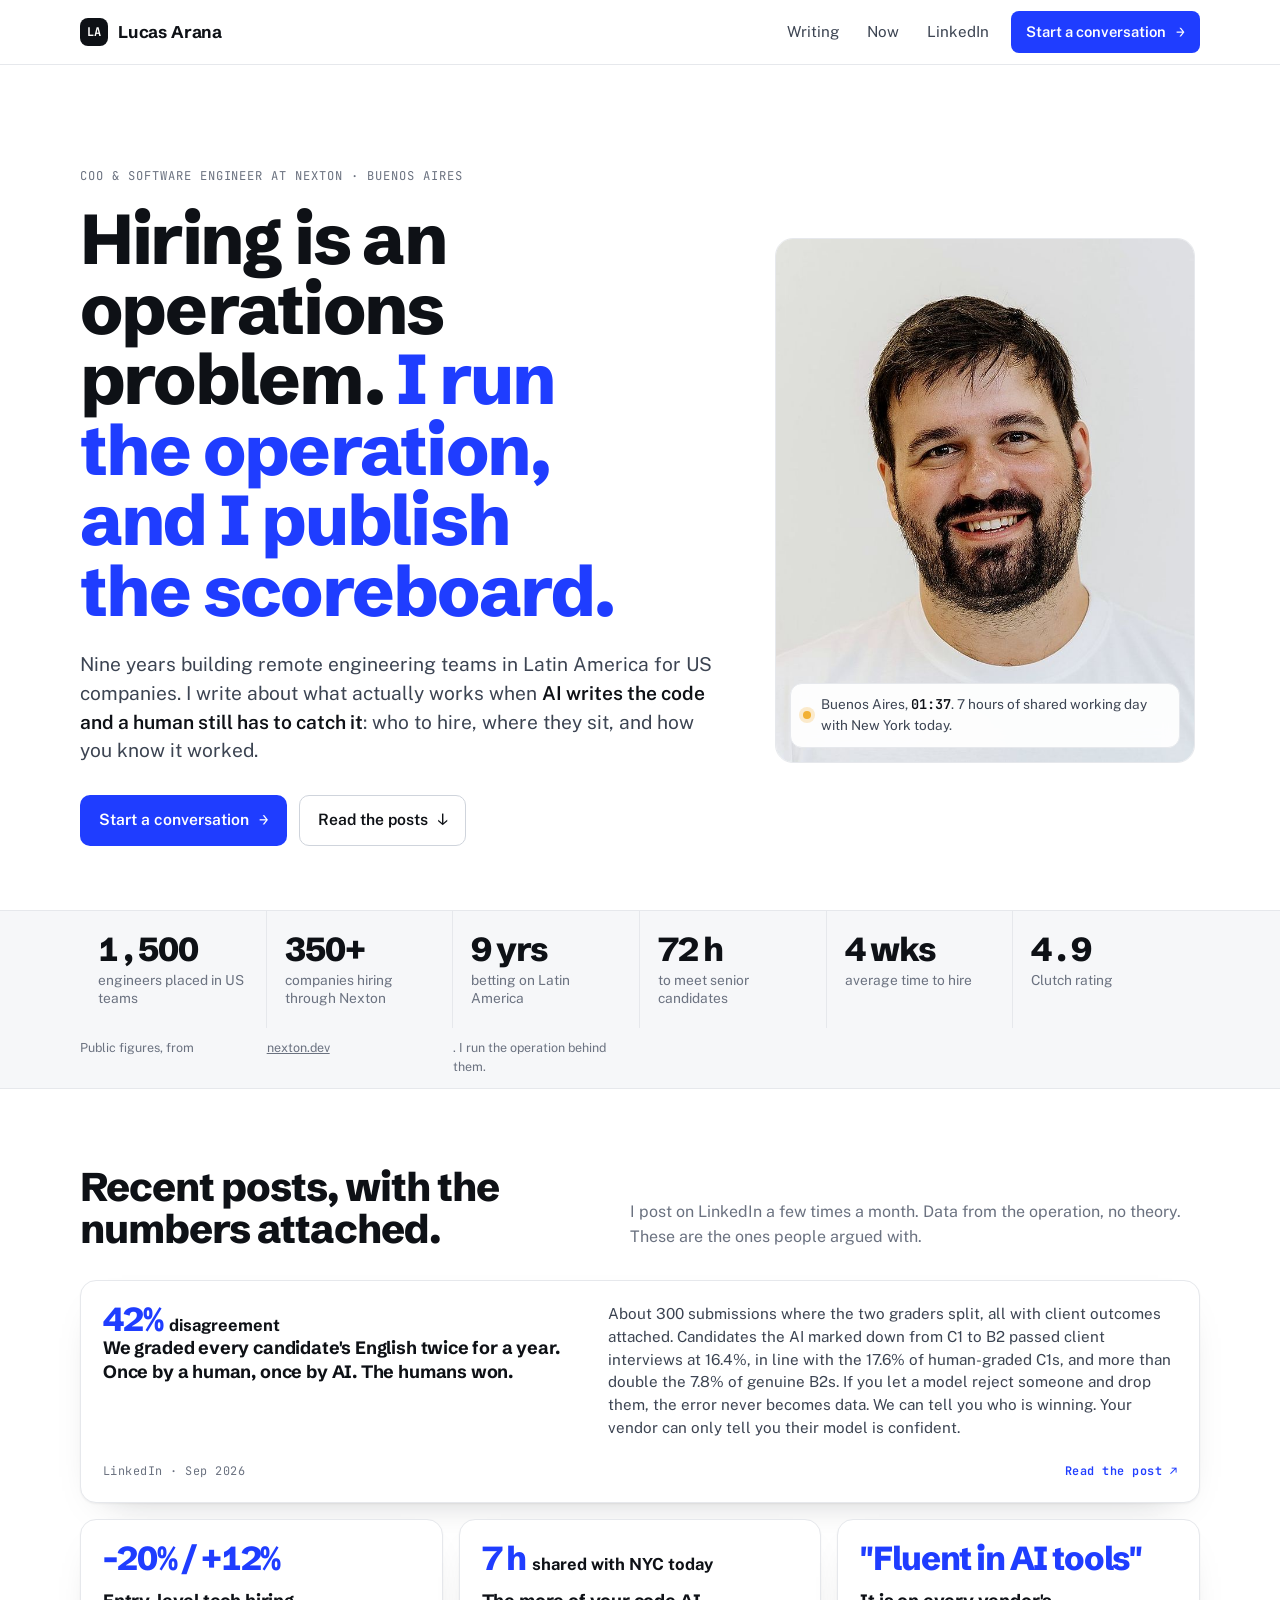
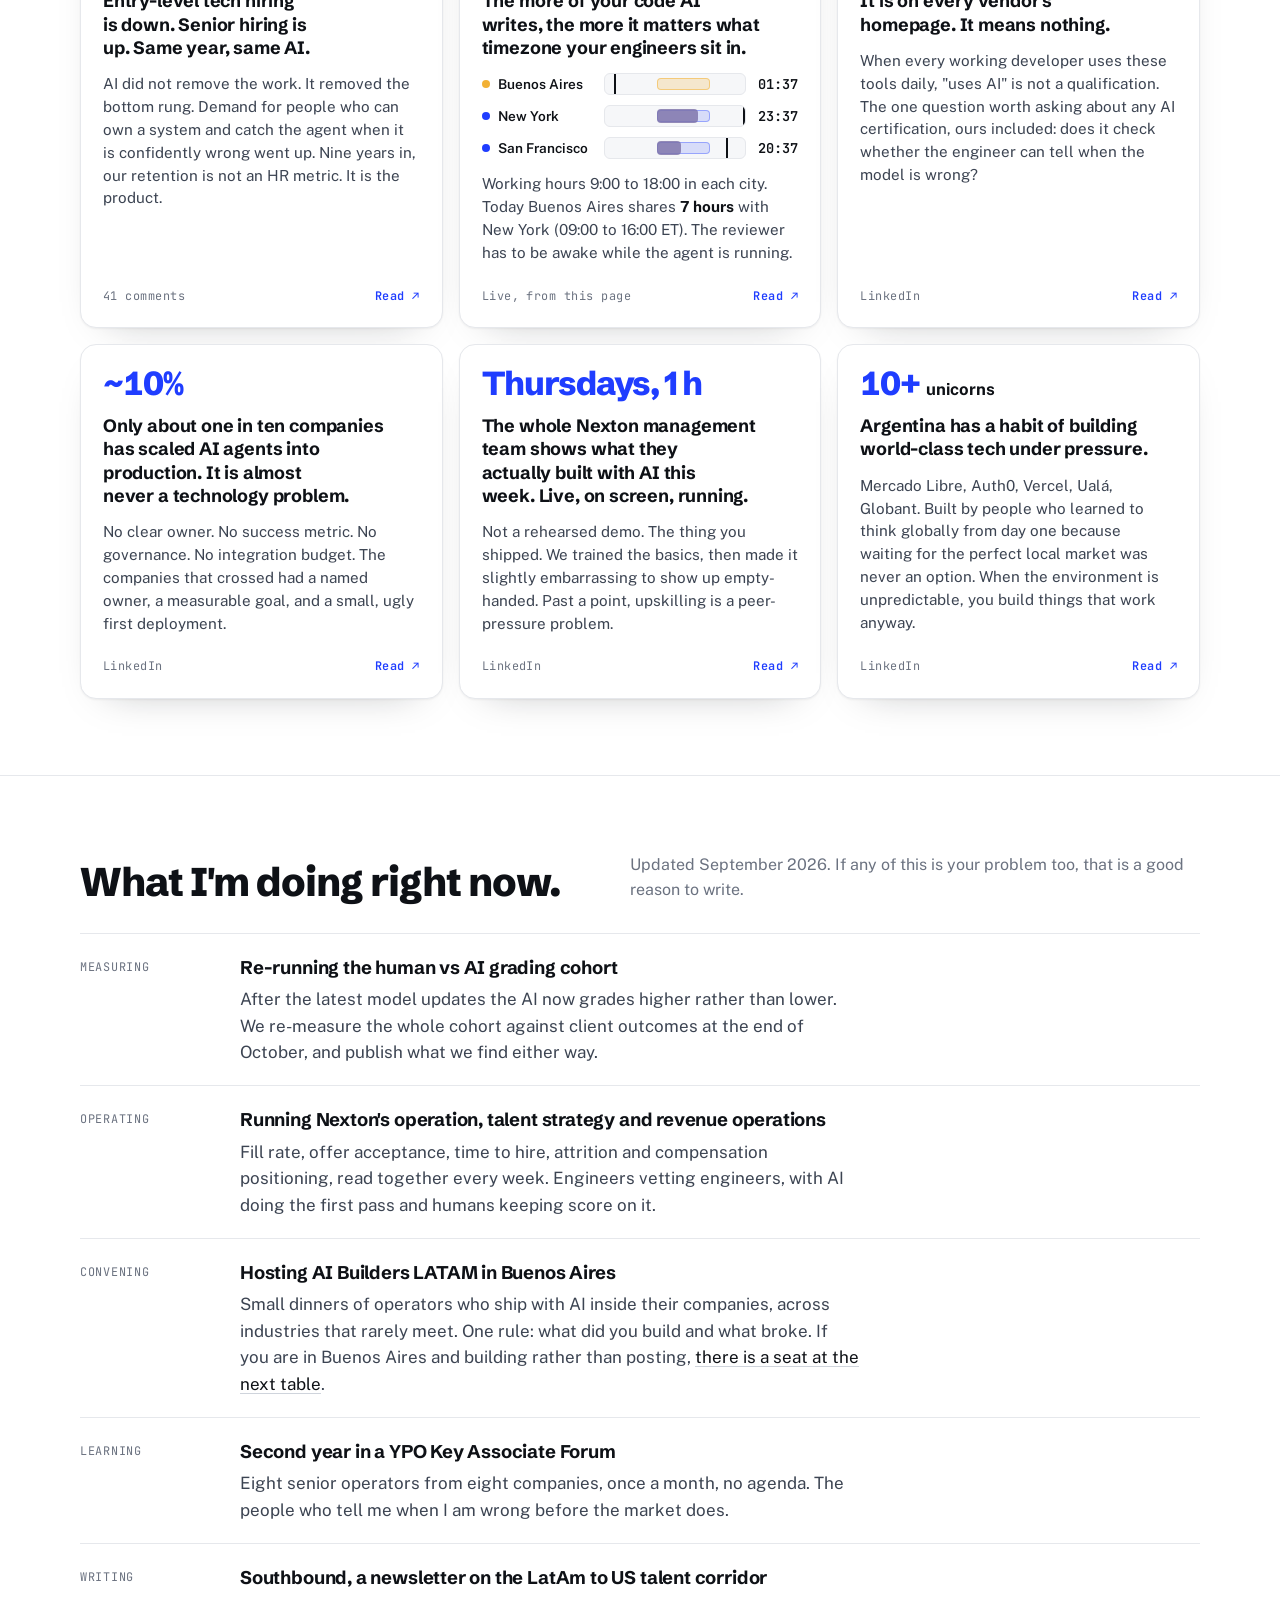
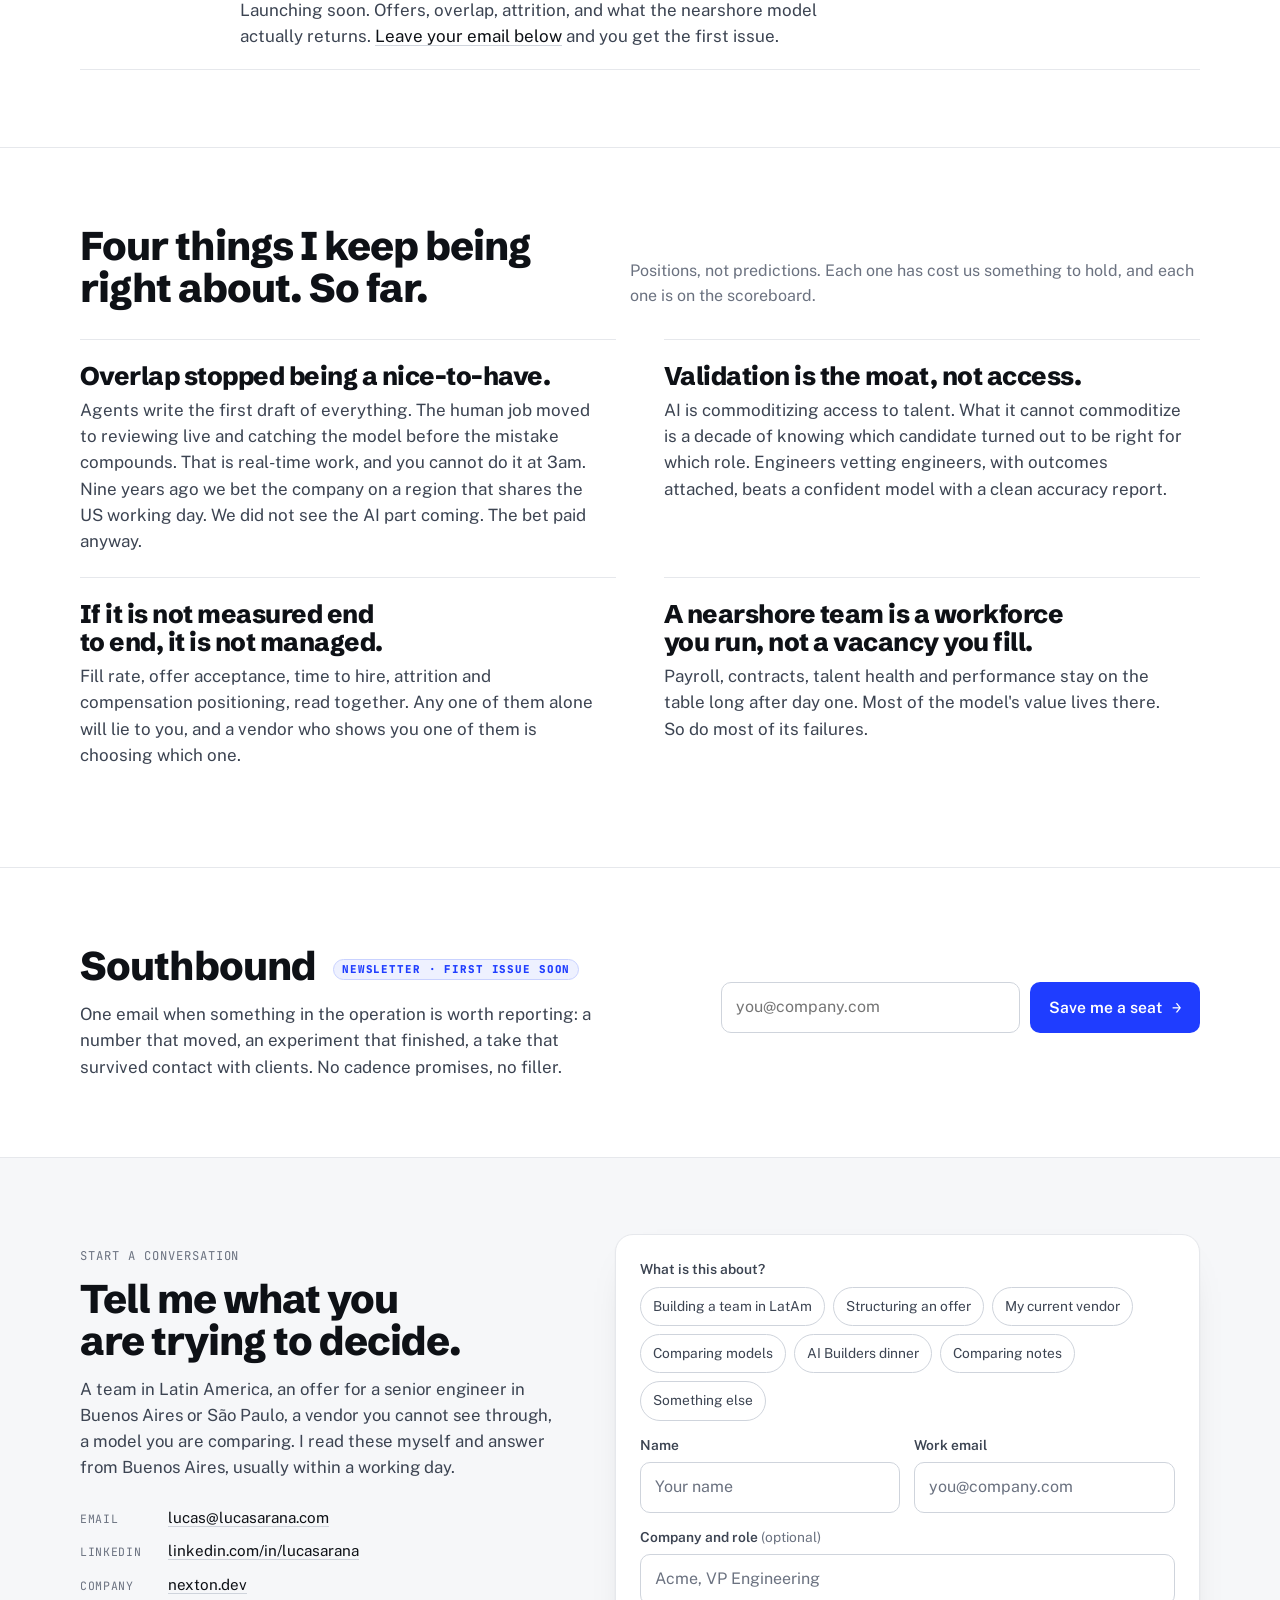
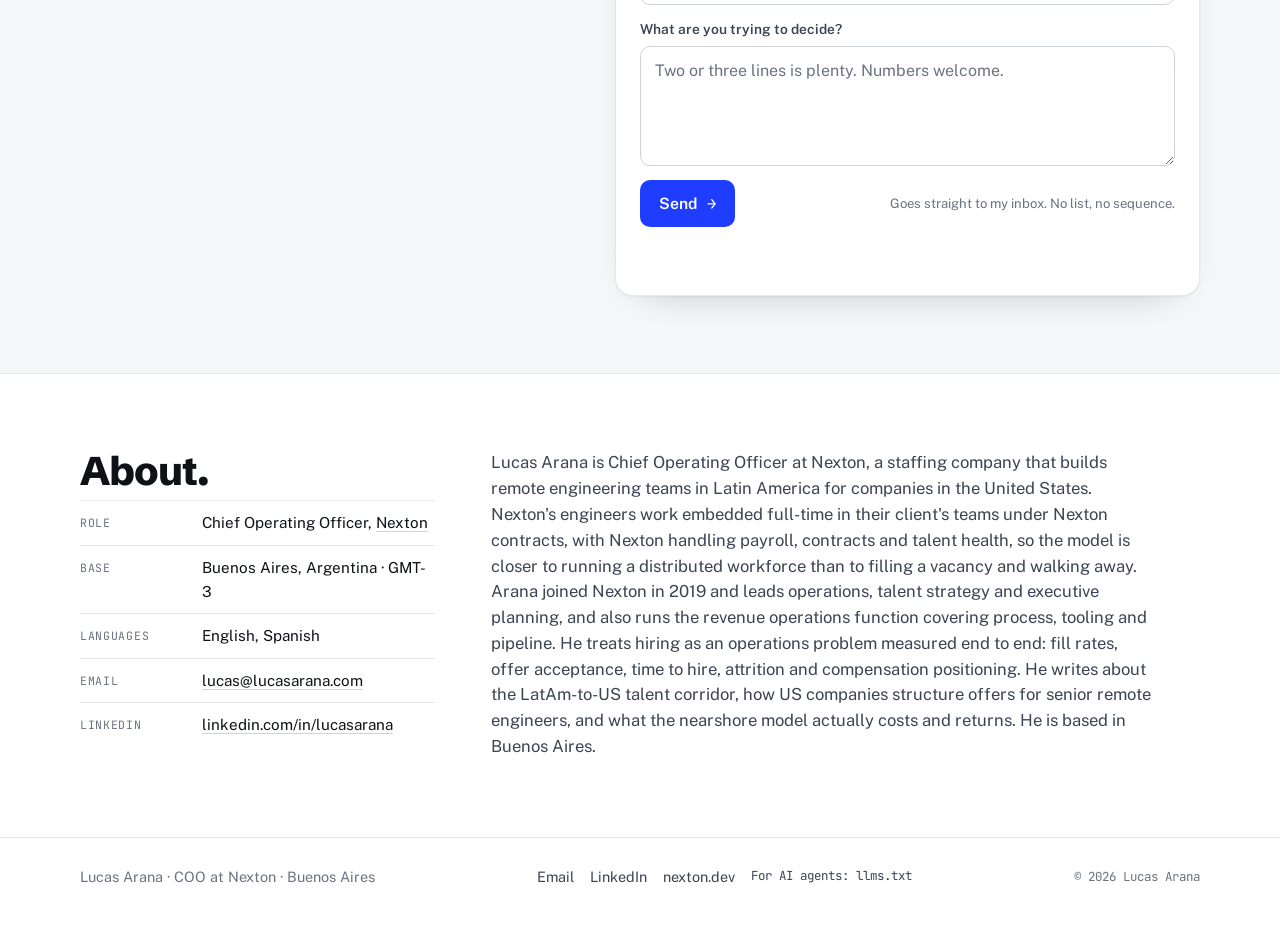
==== writing/index.html @ d99e6331 "Launch Lucas Arana interactive world with English and Spanish" ====
<!doctype html>
<html lang="en">
<head>
<meta charset="utf-8">
<meta name="viewport" content="width=device-width, initial-scale=1, viewport-fit=cover">
<title>Lucas Arana, COO at Nexton</title>
<meta name="description" content="Lucas Arana is COO at Nexton, a nearshore staffing company that builds and runs remote engineering teams in Latin America for US companies. He writes, with numbers, about hiring senior engineers when AI writes the code: timezone overlap, human vs AI screening, offer structure, and what the nearshore model actually returns.">
<meta name="author" content="Lucas Arana">
<meta name="robots" content="index, follow, max-image-preview:large, max-snippet:-1">
<meta name="theme-color" content="#FFFFFF" media="(prefers-color-scheme: light)">
<meta name="theme-color" content="#0E1116" media="(prefers-color-scheme: dark)">
<link rel="canonical" href="https://lucasarana.com/writing/">
<link rel="me" href="https://www.linkedin.com/in/lucasarana/">
<link rel="icon" href="/favicon.svg" type="image/svg+xml">
<link rel="alternate" type="text/plain" title="llms.txt" href="/llms.txt">

<meta property="og:type" content="profile">
<meta property="og:site_name" content="Lucas Arana">
<meta property="og:title" content="Lucas Arana, COO at Nexton">
<meta property="og:description" content="Nine years running the operation that puts senior LatAm engineers inside US teams. Writing about hiring when AI writes the code, with the numbers attached.">
<meta property="og:url" content="https://lucasarana.com/writing/">
<meta property="og:image" content="https://lucasarana.com/og.jpg">
<meta property="og:image:width" content="1200">
<meta property="og:image:height" content="630">
<meta property="og:image:alt" content="Lucas Arana, COO at Nexton. Buenos Aires.">
<meta property="og:locale" content="en_US">
<meta property="profile:first_name" content="Lucas">
<meta property="profile:last_name" content="Arana">
<meta name="twitter:card" content="summary_large_image">
<meta name="twitter:title" content="Lucas Arana, COO at Nexton">
<meta name="twitter:description" content="Nine years running the operation that puts senior LatAm engineers inside US teams. Writing about hiring when AI writes the code, with the numbers attached.">
<meta name="twitter:image" content="https://lucasarana.com/og.jpg">

<link rel="preconnect" href="https://fonts.googleapis.com">
<link rel="preconnect" href="https://fonts.gstatic.com" crossorigin>
<link rel="stylesheet" href="https://fonts.googleapis.com/css2?family=Schibsted+Grotesk:wght@500;700;800&family=Public+Sans:wght@400;500;600&family=JetBrains+Mono:wght@400;500;600&display=swap">

<script type="application/ld+json">
{
  "@context": "https://schema.org",
  "@graph": [
    {
      "@type": "Person",
      "@id": "https://lucasarana.com/#person",
      "name": "Lucas Arana",
      "givenName": "Lucas",
      "familyName": "Arana",
      "jobTitle": "Chief Operating Officer",
      "worksFor": {
        "@type": "Organization",
        "name": "Nexton",
        "url": "https://nexton.dev",
        "description": "A nearshore staffing company that builds and runs remote engineering teams in Latin America for companies in the United States. Engineers vetted by engineers."
      },
      "url": "https://lucasarana.com/",
      "image": "https://lucasarana.com/lucas.jpg",
      "email": "mailto:lucas@lucasarana.com",
      "address": { "@type": "PostalAddress", "addressLocality": "Buenos Aires", "addressCountry": "AR" },
      "sameAs": [ "https://www.linkedin.com/in/lucasarana/" ],
      "knowsLanguage": [ "en", "es" ],
      "knowsAbout": [
        "Nearshore staffing",
        "Remote engineering teams in Latin America",
        "Technical hiring operations",
        "AI-assisted candidate screening",
        "Timezone overlap for distributed engineering teams",
        "Compensation positioning for remote engineers",
        "Revenue operations",
        "AI agents in business operations"
      ],
      "description": "Lucas Arana is Chief Operating Officer at Nexton, a staffing company that builds remote engineering teams in Latin America for companies in the United States. Nexton's engineers work embedded full-time in their client's teams under Nexton contracts, with Nexton handling payroll, contracts and talent health, so the model is closer to running a distributed workforce than to filling a vacancy and walking away. Arana joined Nexton in 2019 and leads operations, talent strategy and executive planning, and also runs the revenue operations function covering process, tooling and pipeline. He treats hiring as an operations problem measured end to end: fill rates, offer acceptance, time to hire, attrition and compensation positioning. He writes about the LatAm-to-US talent corridor, how US companies structure offers for senior remote engineers, and what the nearshore model actually costs and returns. He is based in Buenos Aires."
    },
    {
      "@type": "WebSite",
      "@id": "https://lucasarana.com/#website",
      "url": "https://lucasarana.com/",
      "name": "Lucas Arana",
      "inLanguage": "en",
      "publisher": { "@id": "https://lucasarana.com/#person" }
    },
    {
      "@type": "ProfilePage",
      "@id": "https://lucasarana.com/#profilepage",
      "url": "https://lucasarana.com/",
      "name": "Lucas Arana, COO at Nexton",
      "mainEntity": { "@id": "https://lucasarana.com/#person" },
      "isPartOf": { "@id": "https://lucasarana.com/#website" },
      "dateModified": "2026-09-17"
    }
  ]
}
</script>

<style>
  :root{
    --paper:#FFFFFF; --paper-2:#F6F7F9; --ink:#0E1116; --ink-2:#3C4452; --muted:#6B7280;
    --line:#E6E8EC; --line-2:#CFD4DC;
    --accent:#1F3DFF; --accent-hover:#1631D6; --accent-ink:#FFFFFF; --tint:#EEF1FF; --tint-line:#C9D2FF;
    --sun:#F2B135;
    --shadow:0 1px 2px rgba(14,17,22,.05), 0 16px 40px -28px rgba(14,17,22,.35);
    color-scheme:light;
  }
  @media (prefers-color-scheme: dark){
    :root:not([data-theme="light"]){
      --paper:#0E1116; --paper-2:#141922; --ink:#F4F6F8; --ink-2:#C3CAD4; --muted:#8A94A3;
      --line:#222834; --line-2:#2F3745;
      --accent:#7C8FFF; --accent-hover:#96A5FF; --accent-ink:#0E1116; --tint:#161D36; --tint-line:#2A3568;
      --sun:#F2B135;
      --shadow:0 1px 0 rgba(255,255,255,.03) inset, 0 16px 40px -28px rgba(0,0,0,.9);
      color-scheme:dark;
    }
  }
  :root[data-theme="dark"]{
    --paper:#0E1116; --paper-2:#141922; --ink:#F4F6F8; --ink-2:#C3CAD4; --muted:#8A94A3;
    --line:#222834; --line-2:#2F3745;
    --accent:#7C8FFF; --accent-hover:#96A5FF; --accent-ink:#0E1116; --tint:#161D36; --tint-line:#2A3568;
    --sun:#F2B135;
    --shadow:0 1px 0 rgba(255,255,255,.03) inset, 0 16px 40px -28px rgba(0,0,0,.9);
    color-scheme:dark;
  }

  *{box-sizing:border-box}
  html{scroll-behavior:smooth; scroll-padding-top:80px}
  @media (prefers-reduced-motion: reduce){ html{scroll-behavior:auto} *{transition:none !important; animation:none !important} }
  body{
    margin:0; background:var(--paper); color:var(--ink);
    font-family:'Public Sans', ui-sans-serif, system-ui, -apple-system, 'Segoe UI', Roboto, sans-serif;
    font-size:17px; line-height:1.55; -webkit-font-smoothing:antialiased;
  }
  a{color:inherit}
  a:focus-visible, button:focus-visible, input:focus-visible, textarea:focus-visible, select:focus-visible{outline:2px solid var(--accent); outline-offset:3px; border-radius:4px}
  .wrap{width:min(1120px, 100% - 40px); margin-inline:auto}
  @media (max-width:520px){ .wrap{width:min(1120px, 100% - 32px)} }
  .display{font-family:'Schibsted Grotesk', 'Public Sans', system-ui, sans-serif; letter-spacing:-0.025em}
  .mono{font-family:'JetBrains Mono', ui-monospace, SFMono-Regular, Menlo, Consolas, monospace}
  .eyebrow{font-family:'JetBrains Mono', ui-monospace, monospace; font-size:.76rem; letter-spacing:.08em; text-transform:uppercase; color:var(--muted)}
  .num{font-family:'JetBrains Mono', ui-monospace, monospace; font-variant-numeric:tabular-nums}

  /* Nav */
  .top{position:sticky; top:env(safe-area-inset-top, 0px); z-index:20; background:color-mix(in srgb, var(--paper) 88%, transparent); backdrop-filter:blur(10px); -webkit-backdrop-filter:blur(10px); border-bottom:1px solid var(--line)}
  .top .wrap{display:flex; align-items:center; justify-content:space-between; gap:16px; height:64px}
  .brand{display:flex; align-items:center; gap:10px; text-decoration:none; font-weight:700; font-family:'Schibsted Grotesk', sans-serif; letter-spacing:-.01em}
  .brand .mark{width:28px; height:28px; border-radius:8px; background:var(--ink); color:var(--paper); display:grid; place-items:center; font:700 12px/1 'JetBrains Mono', monospace}
  .nav{display:flex; align-items:center; gap:4px}
  .nav a{font-size:.95rem; color:var(--ink-2); text-decoration:none; padding:8px 12px; border-radius:8px}
  .nav a:hover{color:var(--ink); background:var(--paper-2)}
  .btn{display:inline-flex; align-items:center; gap:10px; text-decoration:none; font-weight:600; font-size:.98rem; padding:12px 18px; border-radius:10px; border:1px solid var(--line-2); color:var(--ink); background:var(--paper); cursor:pointer; font-family:inherit; transition:transform .15s ease, border-color .15s ease, background .15s ease}
  .btn:hover{transform:translateY(-1px); border-color:var(--ink)}
  .btn.primary{background:var(--accent); color:var(--accent-ink); border-color:transparent}
  .btn.primary:hover{background:var(--accent-hover)}
  .btn .arrow{font-family:'JetBrains Mono', monospace}
  .nav .btn{padding:9px 14px; font-size:.92rem; margin-left:6px}
  @media (max-width:720px){ .nav .hide-sm{display:none} }

  /* Hero */
  .hero{padding-block:clamp(48px, 7vw, 96px) clamp(36px, 5vw, 64px)}
  .hero .grid{display:grid; grid-template-columns:1fr; gap:36px; align-items:center}
  @media (min-width:900px){ .hero .grid{grid-template-columns:minmax(0, 1.25fr) minmax(0, .85fr); gap:56px} }
  h1{margin:18px 0 0; font-weight:800; font-size:clamp(2.4rem, 5.6vw, 4.4rem); line-height:1.0; max-width:18ch; text-wrap:balance}
  h1 .acc{color:var(--accent)}
  .lede{font-size:clamp(1.08rem, 1.5vw, 1.28rem); line-height:1.5; color:var(--ink-2); max-width:56ch; margin:24px 0 0}
  .lede strong{color:var(--ink); font-weight:600}
  .cta{display:flex; gap:12px; flex-wrap:wrap; margin-top:30px}
  .photo{position:relative; border-radius:18px; overflow:hidden; background:var(--paper-2); border:1px solid var(--line); aspect-ratio:4/5; max-width:420px; margin-inline:auto; width:100%}
  .photo img{width:100%; height:100%; object-fit:cover; display:block}
  .photo .badge{position:absolute; left:14px; right:14px; bottom:14px; background:color-mix(in srgb, var(--paper) 92%, transparent); border:1px solid var(--line); border-radius:12px; padding:10px 12px; display:flex; align-items:center; gap:10px; font-size:.85rem; color:var(--ink-2); backdrop-filter:blur(8px)}
  .photo .badge .dot{width:8px; height:8px; border-radius:50%; background:var(--sun); box-shadow:0 0 0 4px color-mix(in srgb, var(--sun) 25%, transparent); flex-shrink:0}
  .photo .badge b{color:var(--ink); font-weight:600}
  .photo.nophoto{aspect-ratio:auto; border:0; background:transparent}
  .photo.nophoto img{display:none}
  .photo.nophoto .badge{position:static; margin-top:0}
  @media (min-width:900px){ .hero .grid:has(.nophoto){grid-template-columns:1fr} .hero .grid:has(.nophoto) .photo{max-width:none; margin:0} .hero .grid:has(.nophoto) .badge{display:inline-flex; width:auto} }

  /* Proof strip */
  .proof{border-top:1px solid var(--line); border-bottom:1px solid var(--line); background:var(--paper-2)}
  .proof .wrap{display:grid; grid-template-columns:repeat(6, minmax(0,1fr)); gap:0}
  @media (max-width:980px){ .proof .wrap{grid-template-columns:repeat(3, minmax(0,1fr))} }
  @media (max-width:560px){ .proof .wrap{grid-template-columns:repeat(2, minmax(0,1fr))} }
  .stat{padding:22px 18px 20px; border-right:1px solid var(--line)}
  .stat:last-child{border-right:0}
  @media (max-width:980px){ .stat:nth-child(3n){border-right:0} .stat{border-bottom:1px solid var(--line)} .stat:nth-last-child(-n+3){border-bottom:0} }
  @media (max-width:560px){ .stat:nth-child(3n){border-right:1px solid var(--line)} .stat:nth-child(2n){border-right:0} .stat:nth-last-child(-n+3){border-bottom:1px solid var(--line)} .stat:nth-last-child(-n+2){border-bottom:0} }
  .stat .v{font-family:'Schibsted Grotesk', sans-serif; font-weight:800; font-size:clamp(1.6rem, 2.6vw, 2.2rem); letter-spacing:-.03em; line-height:1}
  .stat .k{margin-top:6px; font-size:.86rem; color:var(--muted); line-height:1.3}
  .proof-src{font-size:.78rem; color:var(--muted); padding:10px 0 12px}
  .proof-src a{color:var(--muted)}

  /* Sections */
  section{padding-block:clamp(48px, 6vw, 88px)}
  section + section{border-top:1px solid var(--line)}
  .sec-head{display:grid; grid-template-columns:1fr; gap:10px; margin-bottom:30px}
  @media (min-width:860px){ .sec-head{grid-template-columns:minmax(0, 1fr) minmax(0, 1.1fr); align-items:end; gap:32px} }
  h2{margin:0; font-weight:800; font-size:clamp(1.7rem, 3.2vw, 2.5rem); line-height:1.05; text-wrap:balance}
  .sec-sub{margin:0; color:var(--muted); font-size:1rem; max-width:58ch}

  /* Writing */
  .posts{display:grid; grid-template-columns:repeat(3, minmax(0,1fr)); gap:16px}
  @media (max-width:980px){ .posts{grid-template-columns:repeat(2, minmax(0,1fr))} }
  @media (max-width:620px){ .posts{grid-template-columns:1fr} }
  .post{display:flex; flex-direction:column; gap:14px; padding:22px; border:1px solid var(--line); border-radius:16px; background:var(--paper); text-decoration:none; color:var(--ink); box-shadow:var(--shadow); transition:border-color .15s ease, transform .15s ease; min-width:0}
  .post:hover{border-color:var(--ink); transform:translateY(-2px)}
  .post .big{font-family:'Schibsted Grotesk', sans-serif; font-weight:800; font-size:clamp(1.9rem, 2.6vw, 2.4rem); letter-spacing:-.035em; line-height:1; color:var(--accent)}
  .post .big small{font-size:.5em; letter-spacing:0; font-weight:700; color:var(--ink); margin-left:6px; font-family:'Public Sans', sans-serif}
  .post h3{margin:0; font-weight:700; font-size:1.12rem; line-height:1.3; text-wrap:balance; font-family:'Schibsted Grotesk', sans-serif; letter-spacing:-.01em}
  .post p{margin:0; color:var(--ink-2); font-size:.95rem; line-height:1.5}
  .post .meta{margin-top:auto; display:flex; justify-content:space-between; align-items:center; font-family:'JetBrains Mono', monospace; font-size:.74rem; letter-spacing:.04em; color:var(--muted); padding-top:8px}
  .post .meta .go{color:var(--accent); font-weight:600}
  .post.feature{grid-column:1 / -1}
  .post.feature .inner{display:grid; grid-template-columns:1fr; gap:18px}
  @media (min-width:760px){ .post.feature .inner{grid-template-columns:minmax(0,.9fr) minmax(0,1.1fr); gap:40px; align-items:start} }

  /* clocks (compact) */
  .clocks{display:grid; gap:10px}
  .clock{display:grid; grid-template-columns:110px 1fr auto; gap:12px; align-items:center; font-size:.85rem}
  @media (max-width:420px){ .clock{grid-template-columns:90px 1fr auto} }
  .clock .city{font-weight:600; display:flex; align-items:center; gap:8px; white-space:nowrap}
  .clock .city::before{content:""; width:8px; height:8px; border-radius:50%; background:var(--accent)}
  .clock.ba .city::before{background:var(--sun)}
  .track{position:relative; height:22px; border-radius:6px; background:var(--paper-2); border:1px solid var(--line); overflow:hidden}
  .track .band{position:absolute; top:4px; bottom:4px; border-radius:4px}
  .track .band.work{background:color-mix(in srgb, var(--accent) 14%, transparent); border:1px solid color-mix(in srgb, var(--accent) 35%, transparent)}
  .clock.ba .track .band.work{background:color-mix(in srgb, var(--sun) 22%, transparent); border-color:color-mix(in srgb, var(--sun) 55%, transparent)}
  .track .band.overlap{background:color-mix(in srgb, var(--accent) 45%, var(--sun) 35%); top:3px; bottom:3px; border:0}
  .track .now{position:absolute; top:0; bottom:0; width:2px; background:var(--ink)}
  .clock .hm{font-family:'JetBrains Mono', monospace; font-variant-numeric:tabular-nums; font-weight:600; min-width:5ch; text-align:right}
  .ovl{font-size:.85rem; color:var(--ink-2); margin-top:8px}
  .ovl b{color:var(--ink)}

  /* Now */
  .now{display:grid; grid-template-columns:1fr; gap:0}
  .now-item{display:grid; grid-template-columns:140px 1fr; gap:20px; padding:20px 0; border-top:1px solid var(--line)}
  .now-item:last-child{border-bottom:1px solid var(--line)}
  @media (max-width:640px){ .now-item{grid-template-columns:1fr; gap:6px} }
  .now-item .k{font-family:'JetBrains Mono', monospace; font-size:.74rem; letter-spacing:.06em; text-transform:uppercase; color:var(--muted); padding-top:4px}
  .now-item h3{margin:0 0 4px; font-family:'Schibsted Grotesk', sans-serif; font-weight:700; font-size:1.15rem; letter-spacing:-.01em}
  .now-item p{margin:0; color:var(--ink-2); max-width:62ch}
  .now-item a{color:var(--ink); text-decoration:underline; text-decoration-color:var(--line-2); text-underline-offset:3px}
  .now-item a:hover{text-decoration-color:var(--accent)}

  /* Positions */
  .positions{display:grid; grid-template-columns:repeat(2, minmax(0,1fr)); gap:0 48px}
  @media (max-width:860px){ .positions{grid-template-columns:1fr} }
  .pos{padding:22px 0; border-top:1px solid var(--line)}
  .pos h3{margin:0 0 6px; font-family:'Schibsted Grotesk', sans-serif; font-weight:800; font-size:clamp(1.3rem, 2vw, 1.6rem); line-height:1.12; letter-spacing:-.02em; text-wrap:balance}
  .pos p{margin:0; color:var(--ink-2); max-width:52ch}

  /* Contact */
  .contact{background:var(--paper-2); border-top:1px solid var(--line)}
  .contact .grid{display:grid; grid-template-columns:1fr; gap:32px}
  @media (min-width:900px){ .contact .grid{grid-template-columns:minmax(0,.9fr) minmax(0,1.1fr); gap:56px} }
  .contact p.lead{color:var(--ink-2); font-size:1.05rem; max-width:48ch; margin:14px 0 0}
  .alt{margin-top:26px; display:grid; gap:10px; font-size:.95rem}
  .alt a{color:var(--ink); text-decoration:none; border-bottom:1px solid var(--line-2)}
  .alt a:hover{border-color:var(--accent)}
  .alt .k{font-family:'JetBrains Mono', monospace; font-size:.72rem; letter-spacing:.06em; text-transform:uppercase; color:var(--muted); display:inline-block; width:88px}
  form.card{background:var(--paper); border:1px solid var(--line); border-radius:18px; padding:24px; box-shadow:var(--shadow); display:grid; gap:14px}
  .chips{display:flex; flex-wrap:wrap; gap:8px}
  .chip{font:inherit; font-size:.86rem; padding:8px 12px; border-radius:999px; border:1px solid var(--line-2); background:var(--paper); color:var(--ink-2); cursor:pointer}
  .chip[aria-pressed="true"]{background:var(--tint); border-color:var(--accent); color:var(--ink)}
  .field{display:grid; gap:6px}
  .field label{font-size:.86rem; font-weight:600; color:var(--ink-2)}
  .field input, .field textarea{font:inherit; font-size:1rem; padding:12px 14px; border-radius:10px; border:1px solid var(--line-2); background:var(--paper); color:var(--ink); width:100%}
  .field input::placeholder, .field textarea::placeholder{color:var(--muted)}
  .field textarea{min-height:120px; resize:vertical}
  .row2{display:grid; grid-template-columns:1fr 1fr; gap:14px}
  @media (max-width:520px){ .row2{grid-template-columns:1fr} }
  .form-foot{display:flex; align-items:center; justify-content:space-between; gap:12px; flex-wrap:wrap}
  .form-foot small{color:var(--muted); font-size:.82rem}
  .status{font-size:.92rem; color:var(--ink-2)}
  .status.ok{color:var(--ink); font-weight:600}
  .status.err{color:#B42318}
  .hp{position:absolute; left:-9999px; width:1px; height:1px; overflow:hidden}

  /* Newsletter */
  .news{display:grid; grid-template-columns:1fr; gap:22px; align-items:center}
  @media (min-width:860px){ .news{grid-template-columns:minmax(0,1.1fr) minmax(0,.9fr); gap:56px} }
  .news .tag{display:inline-block; vertical-align:middle; margin-left:10px; font-family:'JetBrains Mono', monospace; font-size:.68rem; letter-spacing:.08em; text-transform:uppercase; color:var(--accent); border:1px solid var(--tint-line); background:var(--tint); padding:4px 8px; border-radius:999px}
  .news p{margin:14px 0 0; color:var(--ink-2); max-width:54ch}
  form.inline{display:flex; gap:10px; flex-wrap:wrap}
  form.inline input{flex:1 1 220px; font:inherit; font-size:1rem; padding:12px 14px; border-radius:10px; border:1px solid var(--line-2); background:var(--paper); color:var(--ink)}
  .news .status{margin-top:10px}

  /* About + footer */
  .about{display:grid; grid-template-columns:1fr; gap:18px}
  @media (min-width:860px){ .about{grid-template-columns:minmax(0,.8fr) minmax(0,1.6fr); gap:56px} }
  .about p{margin:0; color:var(--ink-2); font-size:1.04rem; max-width:66ch}
  .facts{display:grid; gap:10px; margin-top:8px}
  .fact{display:grid; grid-template-columns:110px 1fr; gap:12px; font-size:.95rem; border-top:1px solid var(--line); padding-top:10px}
  .fact .k{font-family:'JetBrains Mono', monospace; font-size:.72rem; letter-spacing:.06em; text-transform:uppercase; color:var(--muted); padding-top:3px}
  .fact a{color:var(--ink); text-decoration:none; border-bottom:1px solid var(--line-2)}
  .foot{border-top:1px solid var(--line); padding-block:28px 40px; color:var(--muted); font-size:.9rem}
  .foot .wrap{display:flex; justify-content:space-between; gap:16px; flex-wrap:wrap; align-items:center}
  .foot nav{display:flex; gap:16px; flex-wrap:wrap}
  .foot a{color:var(--ink-2); text-decoration:none}
  .foot a:hover{color:var(--ink)}
</style>
</head>
<body>

<header class="top">
  <div class="wrap">
    <a class="brand" href="/" aria-label="Lucas Arana, home"><span class="mark">LA</span><span>Lucas Arana</span></a>
    <nav class="nav" aria-label="Primary">
      <a class="hide-sm" href="#writing">Writing</a>
      <a class="hide-sm" href="#now">Now</a>
      <a class="hide-sm" href="https://www.linkedin.com/in/lucasarana/" rel="me noopener" target="_blank">LinkedIn</a>
      <a class="btn primary" href="#contact">Start a conversation <span class="arrow">→</span></a>
    </nav>
  </div>
</header>

<main id="main">

  <section class="hero">
    <div class="wrap grid">
      <div>
        <p class="eyebrow">COO &amp; Software Engineer at Nexton · Buenos Aires</p>
        <h1 class="display">Hiring is an operations problem. <span class="acc">I run the operation, and I publish the scoreboard.</span></h1>
        <p class="lede">Nine years building remote engineering teams in Latin America for US companies. I write about what actually works when <strong>AI writes the code and a human still has to catch it</strong>: who to hire, where they sit, and how you know it worked.</p>
        <div class="cta">
          <a class="btn primary" href="#contact">Start a conversation <span class="arrow">→</span></a>
          <a class="btn" href="#writing">Read the posts <span class="arrow">↓</span></a>
        </div>
      </div>
      <figure class="photo" id="photo">
        <img src="/lucas.jpg" alt="Lucas Arana" width="840" height="1050" onerror="document.getElementById('photo').classList.add('nophoto')">
        <figcaption class="badge"><span class="dot" aria-hidden="true"></span><span>Buenos Aires, <b class="num" id="ba-now">--:--</b>. <span id="ba-ovl">Working the same day as New York.</span></span></figcaption>
      </figure>
    </div>
  </section>

  <div class="proof" aria-label="The operation in numbers">
    <div class="wrap">
      <div class="stat"><div class="v num">1,500</div><div class="k">engineers placed in US teams</div></div>
      <div class="stat"><div class="v num">350+</div><div class="k">companies hiring through Nexton</div></div>
      <div class="stat"><div class="v num">9 yrs</div><div class="k">betting on Latin America</div></div>
      <div class="stat"><div class="v num">72 h</div><div class="k">to meet senior candidates</div></div>
      <div class="stat"><div class="v num">4 wks</div><div class="k">average time to hire</div></div>
      <div class="stat"><div class="v num">4.9</div><div class="k">Clutch rating</div></div>
    </div>
    <div class="wrap proof-src">Public figures, from <a href="https://nexton.dev" rel="noopener" target="_blank">nexton.dev</a>. I run the operation behind them.</div>
  </div>

  <section id="writing" aria-labelledby="writing-h">
    <div class="wrap">
      <div class="sec-head">
        <h2 class="display" id="writing-h">Recent posts, with the numbers attached.</h2>
        <p class="sec-sub">I post on LinkedIn a few times a month. Data from the operation, no theory. These are the ones people argued with.</p>
      </div>
      <div class="posts">
        <a class="post feature" href="https://www.linkedin.com/feed/update/urn:li:activity:7505596526220652545/" target="_blank" rel="noopener">
          <div class="inner">
            <div>
              <div class="big num">42%<small>disagreement</small></div>
              <h3>We graded every candidate's English twice for a year. Once by a human, once by AI. The humans won.</h3>
            </div>
            <div>
              <p>About 300 submissions where the two graders split, all with client outcomes attached. Candidates the AI marked down from C1 to B2 passed client interviews at 16.4%, in line with the 17.6% of human-graded C1s, and more than double the 7.8% of genuine B2s. If you let a model reject someone and drop them, the error never becomes data. We can tell you who is winning. Your vendor can only tell you their model is confident.</p>
            </div>
          </div>
          <div class="meta"><span>LinkedIn · Sep 2026</span><span class="go">Read the post ↗</span></div>
        </a>
        <a class="post" href="https://www.linkedin.com/feed/update/urn:li:activity:7480676003468546048/" target="_blank" rel="noopener">
          <div class="big num">-20% / +12%</div>
          <h3>Entry-level tech hiring is down. Senior hiring is up. Same year, same AI.</h3>
          <p>AI did not remove the work. It removed the bottom rung. Demand for people who can own a system and catch the agent when it is confidently wrong went up. Nine years in, our retention is not an HR metric. It is the product.</p>
          <div class="meta"><span>41 comments</span><span class="go">Read ↗</span></div>
        </a>
        <a class="post" href="https://www.linkedin.com/feed/update/urn:li:activity:7478081896875388928/" target="_blank" rel="noopener">
          <div class="big num" id="ovl-big">8 h<small>shared with NYC today</small></div>
          <h3>The more of your code AI writes, the more it matters what timezone your engineers sit in.</h3>
          <div class="clocks" aria-label="Live clocks">
            <div class="clock ba" data-tz="America/Argentina/Buenos_Aires"><span class="city">Buenos Aires</span><div class="track" aria-hidden="true"><div class="band work" data-work></div><div class="now" data-now></div></div><span class="hm">--:--</span></div>
            <div class="clock" data-tz="America/New_York"><span class="city">New York</span><div class="track" aria-hidden="true"><div class="band work" data-work></div><div class="band overlap" data-overlap></div><div class="now" data-now></div></div><span class="hm">--:--</span></div>
            <div class="clock" data-tz="America/Los_Angeles"><span class="city">San Francisco</span><div class="track" aria-hidden="true"><div class="band work" data-work></div><div class="band overlap" data-overlap></div><div class="now" data-now></div></div><span class="hm">--:--</span></div>
          </div>
          <p class="ovl" id="ovl-text">Working hours 9:00 to 18:00 in each city. The reviewer has to be awake while the agent is running.</p>
          <div class="meta"><span>Live, from this page</span><span class="go">Read ↗</span></div>
        </a>
        <a class="post" href="https://www.linkedin.com/feed/update/urn:li:activity:7498786423743987712/" target="_blank" rel="noopener">
          <div class="big">"Fluent in AI tools"</div>
          <h3>It is on every vendor's homepage. It means nothing.</h3>
          <p>When every working developer uses these tools daily, "uses AI" is not a qualification. The one question worth asking about any AI certification, ours included: does it check whether the engineer can tell when the model is wrong?</p>
          <div class="meta"><span>LinkedIn</span><span class="go">Read ↗</span></div>
        </a>
        <a class="post" href="https://www.linkedin.com/feed/update/urn:li:activity:7455667543521837056/" target="_blank" rel="noopener">
          <div class="big num">~10%</div>
          <h3>Only about one in ten companies has scaled AI agents into production. It is almost never a technology problem.</h3>
          <p>No clear owner. No success metric. No governance. No integration budget. The companies that crossed had a named owner, a measurable goal, and a small, ugly first deployment.</p>
          <div class="meta"><span>LinkedIn</span><span class="go">Read ↗</span></div>
        </a>
        <a class="post" href="https://www.linkedin.com/feed/update/urn:li:activity:7487869543881752577/" target="_blank" rel="noopener">
          <div class="big">Thursdays, 1 h</div>
          <h3>The whole Nexton management team shows what they actually built with AI this week. Live, on screen, running.</h3>
          <p>Not a rehearsed demo. The thing you shipped. We trained the basics, then made it slightly embarrassing to show up empty-handed. Past a point, upskilling is a peer-pressure problem.</p>
          <div class="meta"><span>LinkedIn</span><span class="go">Read ↗</span></div>
        </a>
        <a class="post" href="https://www.linkedin.com/feed/update/urn:li:activity:7448108177033981952/" target="_blank" rel="noopener">
          <div class="big num">10+<small>unicorns</small></div>
          <h3>Argentina has a habit of building world-class tech under pressure.</h3>
          <p>Mercado Libre, Auth0, Vercel, Ualá, Globant. Built by people who learned to think globally from day one because waiting for the perfect local market was never an option. When the environment is unpredictable, you build things that work anyway.</p>
          <div class="meta"><span>LinkedIn</span><span class="go">Read ↗</span></div>
        </a>
      </div>
    </div>
  </section>

  <section id="now" aria-labelledby="now-h">
    <div class="wrap">
      <div class="sec-head">
        <h2 class="display" id="now-h">What I'm doing right now.</h2>
        <p class="sec-sub">Updated September 2026. If any of this is your problem too, that is a good reason to write.</p>
      </div>
      <div class="now">
        <div class="now-item"><div class="k">Measuring</div><div><h3>Re-running the human vs AI grading cohort</h3><p>After the latest model updates the AI now grades higher rather than lower. We re-measure the whole cohort against client outcomes at the end of October, and publish what we find either way.</p></div></div>
        <div class="now-item"><div class="k">Operating</div><div><h3>Running Nexton's operation, talent strategy and revenue operations</h3><p>Fill rate, offer acceptance, time to hire, attrition and compensation positioning, read together every week. Engineers vetting engineers, with AI doing the first pass and humans keeping score on it.</p></div></div>
        <div class="now-item"><div class="k">Convening</div><div><h3>Hosting AI Builders LATAM in Buenos Aires</h3><p>Small dinners of operators who ship with AI inside their companies, across industries that rarely meet. One rule: what did you build and what broke. If you are in Buenos Aires and building rather than posting, <a href="#contact">there is a seat at the next table</a>.</p></div></div>
        <div class="now-item"><div class="k">Learning</div><div><h3>Second year in a YPO Key Associate Forum</h3><p>Eight senior operators from eight companies, once a month, no agenda. The people who tell me when I am wrong before the market does.</p></div></div>
        <div class="now-item"><div class="k">Writing</div><div><h3>Southbound, a newsletter on the LatAm to US talent corridor</h3><p>Launching soon. Offers, overlap, attrition, and what the nearshore model actually returns. <a href="#newsletter">Leave your email below</a> and you get the first issue.</p></div></div>
      </div>
    </div>
  </section>

  <section id="thinking" aria-labelledby="pos-h">
    <div class="wrap">
      <div class="sec-head">
        <h2 class="display" id="pos-h">Four things I keep being right about. So far.</h2>
        <p class="sec-sub">Positions, not predictions. Each one has cost us something to hold, and each one is on the scoreboard.</p>
      </div>
      <div class="positions">
        <div class="pos"><h3 class="display">Overlap stopped being a nice-to-have.</h3><p>Agents write the first draft of everything. The human job moved to reviewing live and catching the model before the mistake compounds. That is real-time work, and you cannot do it at 3am. Nine years ago we bet the company on a region that shares the US working day. We did not see the AI part coming. The bet paid anyway.</p></div>
        <div class="pos"><h3 class="display">Validation is the moat, not access.</h3><p>AI is commoditizing access to talent. What it cannot commoditize is a decade of knowing which candidate turned out to be right for which role. Engineers vetting engineers, with outcomes attached, beats a confident model with a clean accuracy report.</p></div>
        <div class="pos"><h3 class="display">If it is not measured end to end, it is not managed.</h3><p>Fill rate, offer acceptance, time to hire, attrition and compensation positioning, read together. Any one of them alone will lie to you, and a vendor who shows you one of them is choosing which one.</p></div>
        <div class="pos"><h3 class="display">A nearshore team is a workforce you run, not a vacancy you fill.</h3><p>Payroll, contracts, talent health and performance stay on the table long after day one. Most of the model's value lives there. So do most of its failures.</p></div>
      </div>
    </div>
  </section>

  <section id="newsletter" aria-labelledby="news-h">
    <div class="wrap news">
      <div>
        <h2 class="display" id="news-h">Southbound <span class="tag">Newsletter · first issue soon</span></h2>
        <p>One email when something in the operation is worth reporting: a number that moved, an experiment that finished, a take that survived contact with clients. No cadence promises, no filler.</p>
      </div>
      <div>
        <form class="inline" id="newsform" method="POST" novalidate>
          <input type="hidden" name="_subject" value="Southbound: new subscriber">
          <input type="hidden" name="type" value="newsletter">
          <label class="hp" aria-hidden="true">Leave this empty <input type="text" name="_gotcha" tabindex="-1" autocomplete="off"></label>
          <input type="email" name="email" id="news-email" placeholder="you@company.com" required aria-label="Email address" autocomplete="email">
          <button class="btn primary" type="submit">Save me a seat <span class="arrow">→</span></button>
        </form>
        <p class="status" id="news-status" role="status" aria-live="polite"></p>
      </div>
    </div>
  </section>

  <section class="contact" id="contact" aria-labelledby="contact-h">
    <div class="wrap grid">
      <div>
        <p class="eyebrow">Start a conversation</p>
        <h2 class="display" id="contact-h" style="margin-top:12px">Tell me what you are trying to decide.</h2>
        <p class="lead">A team in Latin America, an offer for a senior engineer in Buenos Aires or São Paulo, a vendor you cannot see through, a model you are comparing. I read these myself and answer from Buenos Aires, usually within a working day.</p>
        <div class="alt">
          <div><span class="k">Email</span><a href="mailto:lucas@lucasarana.com">lucas@lucasarana.com</a></div>
          <div><span class="k">LinkedIn</span><a href="https://www.linkedin.com/in/lucasarana/" rel="me noopener" target="_blank">linkedin.com/in/lucasarana</a></div>
          <div><span class="k">Company</span><a href="https://nexton.dev" rel="noopener" target="_blank">nexton.dev</a></div>
        </div>
      </div>
      <form class="card" id="contactform" method="POST" novalidate>
        <input type="hidden" name="_subject" id="cf-subject" value="lucasarana.com: new conversation">
        <input type="hidden" name="topic" id="cf-topic" value="">
        <input type="hidden" name="type" value="contact">
        <label class="hp" aria-hidden="true">Leave this empty <input type="text" name="_gotcha" tabindex="-1" autocomplete="off"></label>
        <div class="field">
          <label>What is this about?</label>
          <div class="chips" role="group" aria-label="Topic">
            <button type="button" class="chip" data-topic="Building a team in LatAm" aria-pressed="false">Building a team in LatAm</button>
            <button type="button" class="chip" data-topic="Structuring an offer" aria-pressed="false">Structuring an offer</button>
            <button type="button" class="chip" data-topic="My vendor / talent health" aria-pressed="false">My current vendor</button>
            <button type="button" class="chip" data-topic="Comparing models (staffing, contractors, EOR, entity)" aria-pressed="false">Comparing models</button>
            <button type="button" class="chip" data-topic="AI Builders LATAM dinner" aria-pressed="false">AI Builders dinner</button>
            <button type="button" class="chip" data-topic="Comparing notes / press" aria-pressed="false">Comparing notes</button>
            <button type="button" class="chip" data-topic="Something else" aria-pressed="false">Something else</button>
          </div>
        </div>
        <div class="row2">
          <div class="field"><label for="cf-name">Name</label><input id="cf-name" name="name" type="text" required autocomplete="name" placeholder="Your name"></div>
          <div class="field"><label for="cf-email">Work email</label><input id="cf-email" name="email" type="email" required autocomplete="email" placeholder="you@company.com"></div>
        </div>
        <div class="field"><label for="cf-company">Company and role <span style="color:var(--muted);font-weight:400">(optional)</span></label><input id="cf-company" name="company" type="text" autocomplete="organization" placeholder="Acme, VP Engineering"></div>
        <div class="field"><label for="cf-msg">What are you trying to decide?</label><textarea id="cf-msg" name="message" required placeholder="Two or three lines is plenty. Numbers welcome."></textarea></div>
        <div class="form-foot">
          <button class="btn primary" type="submit" id="cf-submit">Send <span class="arrow">→</span></button>
          <small>Goes straight to my inbox. No list, no sequence.</small>
        </div>
        <p class="status" id="cf-status" role="status" aria-live="polite"></p>
      </form>
    </div>
  </section>

  <section id="about" aria-labelledby="about-h">
    <div class="wrap about">
      <div>
        <h2 class="display" id="about-h">About.</h2>
        <div class="facts">
          <div class="fact"><span class="k">Role</span><span>Chief Operating Officer, <a href="https://nexton.dev" rel="noopener" target="_blank">Nexton</a></span></div>
          <div class="fact"><span class="k">Base</span><span>Buenos Aires, Argentina · GMT-3</span></div>
          <div class="fact"><span class="k">Languages</span><span>English, Spanish</span></div>
          <div class="fact"><span class="k">Email</span><span><a href="mailto:lucas@lucasarana.com">lucas@lucasarana.com</a></span></div>
          <div class="fact"><span class="k">LinkedIn</span><span><a href="https://www.linkedin.com/in/lucasarana/" rel="me noopener" target="_blank">linkedin.com/in/lucasarana</a></span></div>
        </div>
      </div>
      <div>
        <p>Lucas Arana is Chief Operating Officer at Nexton, a staffing company that builds remote engineering teams in Latin America for companies in the United States. Nexton's engineers work embedded full-time in their client's teams under Nexton contracts, with Nexton handling payroll, contracts and talent health, so the model is closer to running a distributed workforce than to filling a vacancy and walking away. Arana joined Nexton in 2019 and leads operations, talent strategy and executive planning, and also runs the revenue operations function covering process, tooling and pipeline. He treats hiring as an operations problem measured end to end: fill rates, offer acceptance, time to hire, attrition and compensation positioning. He writes about the LatAm-to-US talent corridor, how US companies structure offers for senior remote engineers, and what the nearshore model actually costs and returns. He is based in Buenos Aires.</p>
      </div>
    </div>
  </section>

</main>

<footer class="foot">
  <div class="wrap">
    <span>Lucas Arana · COO at Nexton · Buenos Aires</span>
    <nav aria-label="Footer">
      <a href="mailto:lucas@lucasarana.com">Email</a>
      <a href="https://www.linkedin.com/in/lucasarana/" rel="me noopener" target="_blank">LinkedIn</a>
      <a href="https://nexton.dev" rel="noopener" target="_blank">nexton.dev</a>
      <a class="mono" style="font-size:.78rem" href="/llms.txt">For AI agents: llms.txt</a>
    </nav>
    <span class="mono" style="font-size:.78rem">© 2026 Lucas Arana</span>
  </div>
</footer>

<script>
(function(){
  /* ---------- config: HubSpot Forms (Nexton portal), no third-party form service ---------- */
  var HS_PORTAL = '14573977';
  var HS_FORM_CONTACT = 'cecd6c65-4ec2-4d88-a863-6c22eb6ce79f';    /* guid of the "lucasarana.com > Contact" form */
  var HS_FORM_NEWSLETTER = '5f3b9fba-465d-4d12-b55a-74efa9cd57dc'; /* guid of the "lucasarana.com > Southbound" form */
  var TO = 'lucas@lucasarana.com';

  /* ---------- clocks ---------- */
  var WS = 9*60, WE = 18*60, BA = 'America/Argentina/Buenos_Aires';
  function parts(d, tz){ var f = new Intl.DateTimeFormat('en-US',{timeZone:tz,hourCycle:'h23',year:'numeric',month:'2-digit',day:'2-digit',hour:'2-digit',minute:'2-digit',second:'2-digit'}); var o={}; f.formatToParts(d).forEach(function(p){o[p.type]=p.value;}); return {y:+o.year,mo:+o.month,d:+o.day,h:+o.hour,mi:+o.minute,s:+o.second}; }
  function off(d, tz){ var p=parts(d,tz); return Math.round((Date.UTC(p.y,p.mo-1,p.d,p.h,p.mi,p.s)-d.getTime())/60000); }
  function pad(n){ return (n<10?'0':'')+n; }
  function pct(m){ return (Math.max(0,Math.min(1440,m))/1440*100).toFixed(2)+'%'; }
  function band(el,s,e){ if(!el) return; if(e<=s){el.style.display='none';return;} el.style.display=''; el.style.left=pct(s); el.style.width=((Math.min(1440,e)-Math.max(0,s))/1440*100).toFixed(2)+'%'; }
  function hhmm(m){ m=((m%1440)+1440)%1440; return pad(Math.floor(m/60))+':'+pad(m%60); }
  var clocks = Array.prototype.slice.call(document.querySelectorAll('.clock'));
  var last=-1;
  function tick(){
    var now=new Date(); if(now.getSeconds()===last) return; last=now.getSeconds();
    var offBA=off(now,BA), pBA=parts(now,BA);
    var baS=WS-offBA, baE=WE-offBA;
    var el=document.getElementById('ba-now'); if(el) el.textContent=pad(pBA.h)+':'+pad(pBA.mi);
    var nyHours=null, nyS=0, nyE=0;
    clocks.forEach(function(c){
      var tz=c.getAttribute('data-tz'), p=parts(now,tz), o=off(now,tz);
      c.querySelector('.hm').textContent=pad(p.h)+':'+pad(p.mi);
      c.querySelector('[data-now]').style.left=pct(p.h*60+p.mi+p.s/60);
      band(c.querySelector('[data-work]'),WS,WE);
      var ov=c.querySelector('[data-overlap]');
      if(ov){ var s=Math.max(WS,baS+o), e=Math.min(WE,baE+o); band(ov,s,e); if(tz==='America/New_York'){ nyHours=Math.max(0,(e-s)/60); nyS=s; nyE=e; } }
    });
    if(nyHours!=null){
      var h=Math.round(nyHours*10)/10, hs=(h%1===0?h.toFixed(0):h.toFixed(1));
      var big=document.getElementById('ovl-big'); if(big) big.innerHTML=hs+' h<small>shared with NYC today</small>';
      var t=document.getElementById('ovl-text'); if(t) t.innerHTML='Working hours 9:00 to 18:00 in each city. Today Buenos Aires shares <b>'+hs+' hours</b> with New York ('+hhmm(nyS)+' to '+hhmm(nyE)+' ET). The reviewer has to be awake while the agent is running.';
      var b=document.getElementById('ba-ovl'); if(b) b.textContent=hs+' hours of shared working day with New York today.';
    }
  }
  tick(); setInterval(tick,250);

  /* ---------- forms ---------- */
  var topic='';
  var chips=Array.prototype.slice.call(document.querySelectorAll('.chip'));
  chips.forEach(function(ch){ ch.addEventListener('click',function(){ chips.forEach(function(x){x.setAttribute('aria-pressed','false');}); ch.setAttribute('aria-pressed','true'); topic=ch.getAttribute('data-topic'); document.getElementById('cf-topic').value=topic; document.getElementById('cf-subject').value='lucasarana.com: '+topic; }); });

  function fallbackMail(fields, subject){
    var body=Object.keys(fields).map(function(k){return k+': '+fields[k];}).join('\n');
    window.location.href='mailto:'+TO+'?subject='+encodeURIComponent(subject)+'&body='+encodeURIComponent(body);
  }
  function serialize(form){ var o={}; new FormData(form).forEach(function(v,k){ if(k.charAt(0)!=='_' && v) o[k]=v; }); return o; }
  function hutk(){ var m=document.cookie.match(/(?:^|;\s*)hubspotutk=([^;]+)/); return m?m[1]:null; }
  function hsPayload(fields, isNews){
    var f=[]; function add(n,v){ if(v) f.push({objectTypeId:'0-1', name:n, value:v}); }
    add('email', fields.email);
    if(!isNews){
      var name=(fields.name||'').trim(), sp=name.indexOf(' ');
      add('firstname', sp>0?name.slice(0,sp):name); if(sp>0) add('lastname', name.slice(sp+1));
      add('company', fields.company);
      add('message', (fields.topic?'['+fields.topic+'] ':'')+(fields.message||''));
    }
    var ctx={pageUri:location.href, pageName:document.title}; var h=hutk(); if(h) ctx.hutk=h;
    return {fields:f, context:ctx};
  }
  function wire(form, statusEl, okText, guid, isNews){
    form.addEventListener('submit', function(ev){
      ev.preventDefault();
      if(!form.checkValidity()){ form.reportValidity(); return; }
      if(form.querySelector('[name=_gotcha]').value) return;
      var btn=form.querySelector('button[type=submit]'); var fields=serialize(form);
      var subject=(form.querySelector('[name=_subject]')||{}).value||'lucasarana.com';
      if(!guid){ fallbackMail(fields, subject); statusEl.textContent='Opening your email client with the message prefilled. If nothing opens, write to '+TO+'.'; statusEl.className='status'; return; }
      btn.disabled=true; statusEl.textContent='Sending…'; statusEl.className='status';
      fetch('https://api.hsforms.com/submissions/v3/integration/submit/'+HS_PORTAL+'/'+guid,{method:'POST',headers:{'Content-Type':'application/json'},body:JSON.stringify(hsPayload(fields,isNews))}).then(function(r){
        if(r.ok){ form.reset(); chips.forEach(function(x){x.setAttribute('aria-pressed','false');}); statusEl.textContent=okText; statusEl.className='status ok'; }
        else { throw new Error('bad status'); }
      }).catch(function(){ statusEl.textContent='That did not go through. Email me directly at '+TO+'.'; statusEl.className='status err'; }).finally(function(){ btn.disabled=false; });
    });
  }
  wire(document.getElementById('contactform'), document.getElementById('cf-status'), 'Got it. I read these myself and will answer from Buenos Aires, usually within a working day.', HS_FORM_CONTACT, false);
  wire(document.getElementById('newsform'), document.getElementById('news-status'), 'Saved. You get the first issue of Southbound when it ships.', HS_FORM_NEWSLETTER, true);
})();
</script>
</body>
</html>
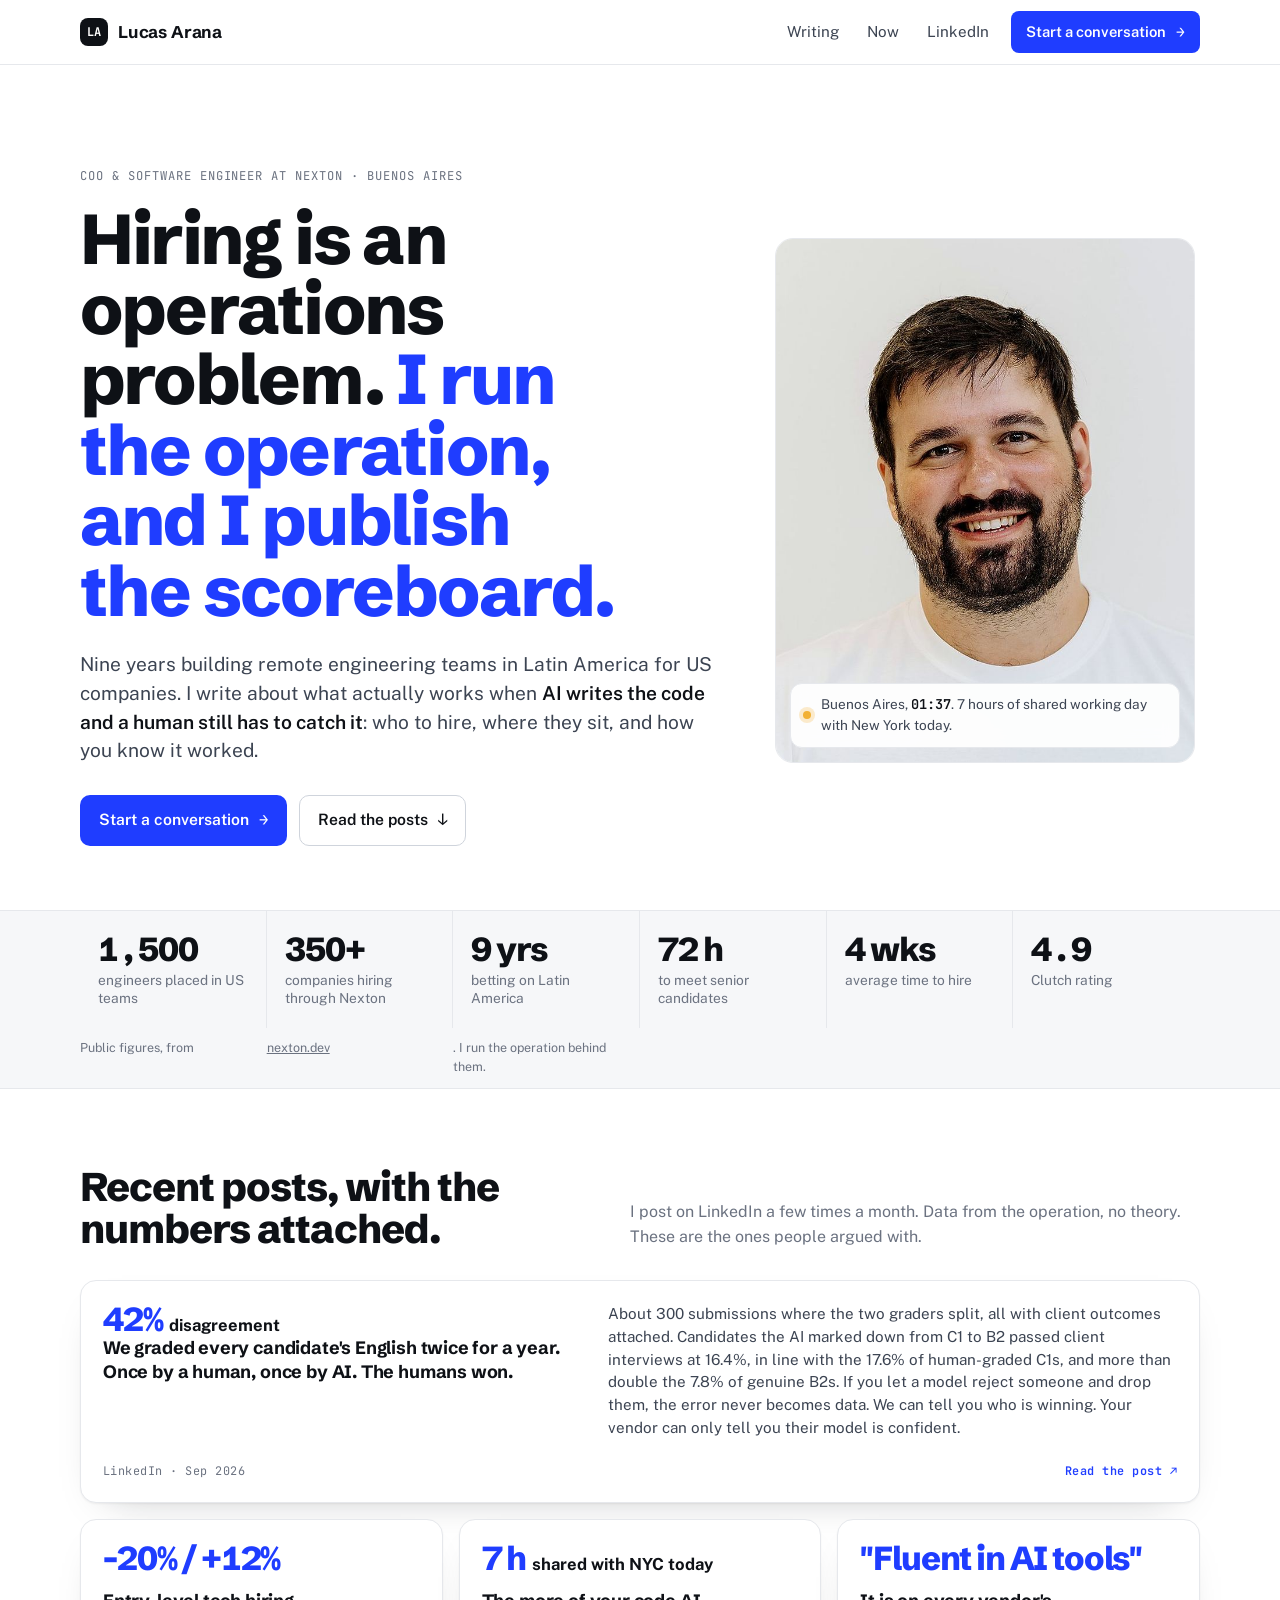
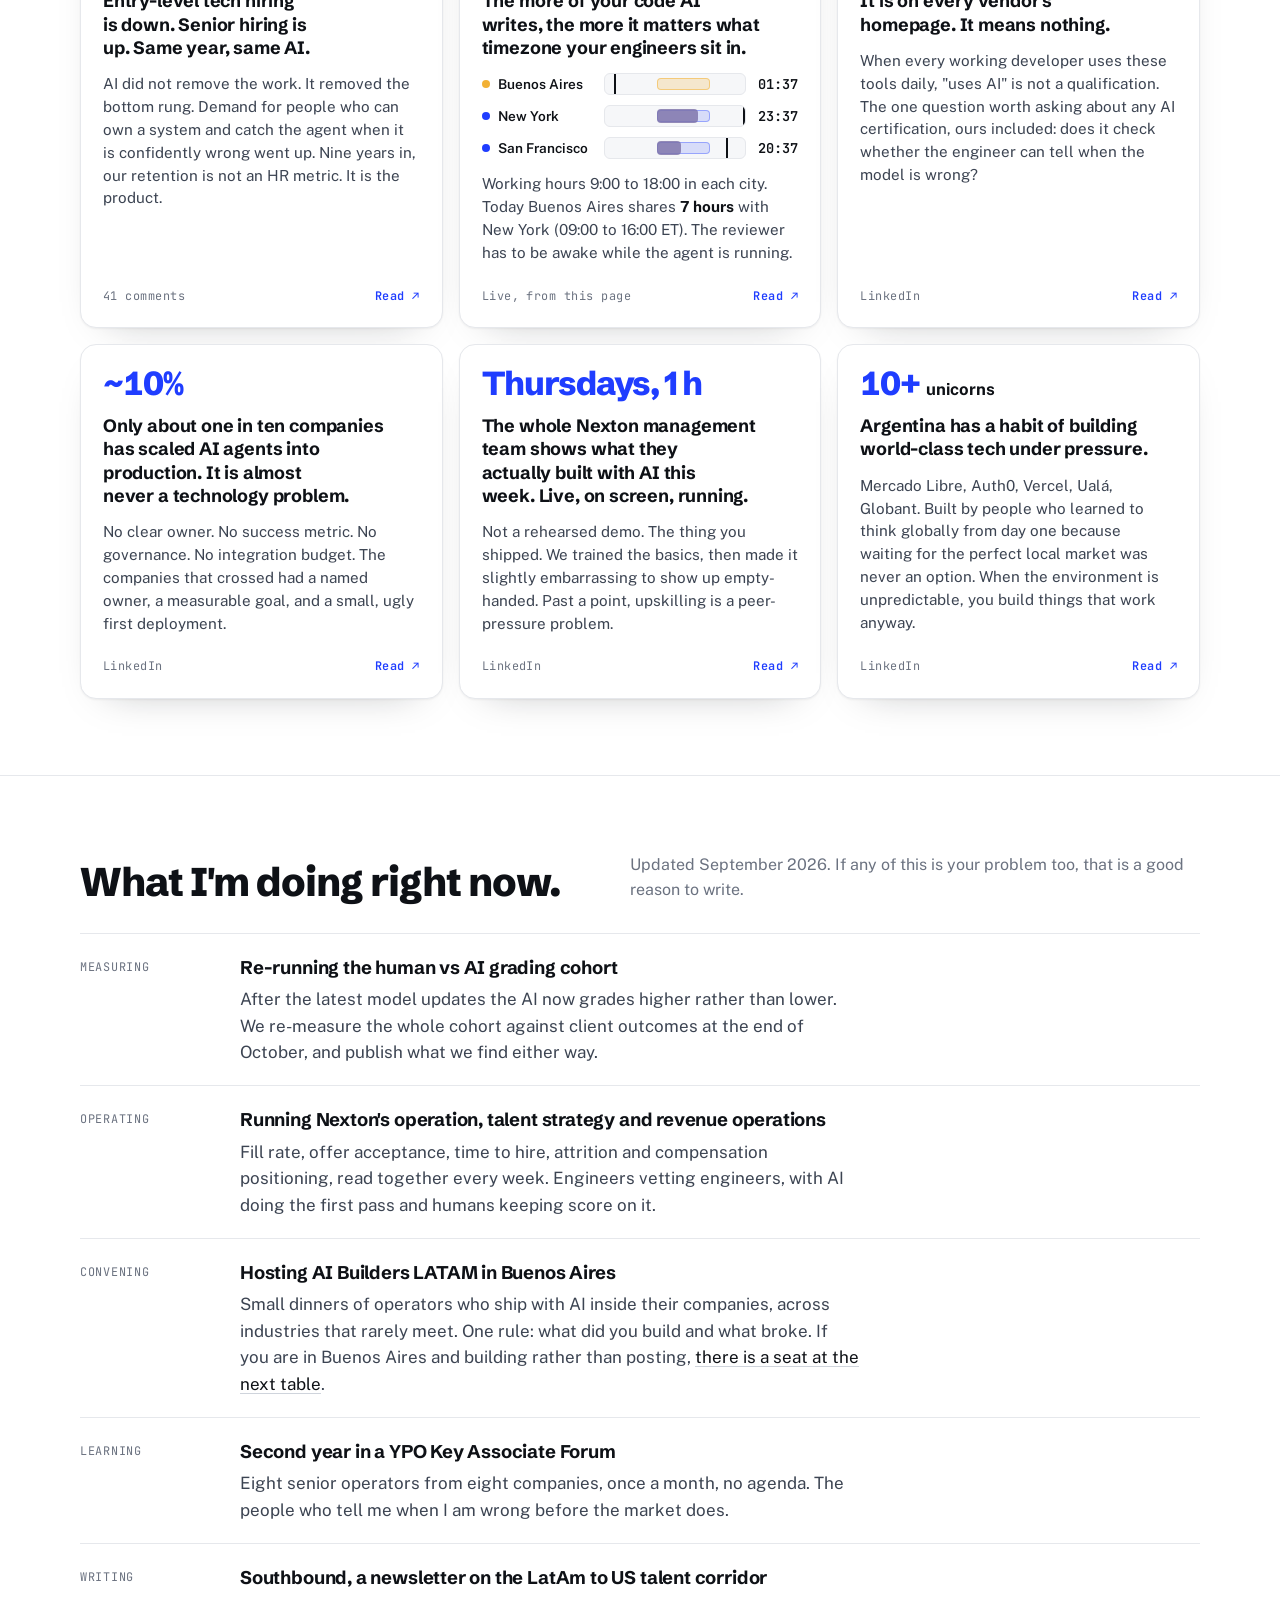
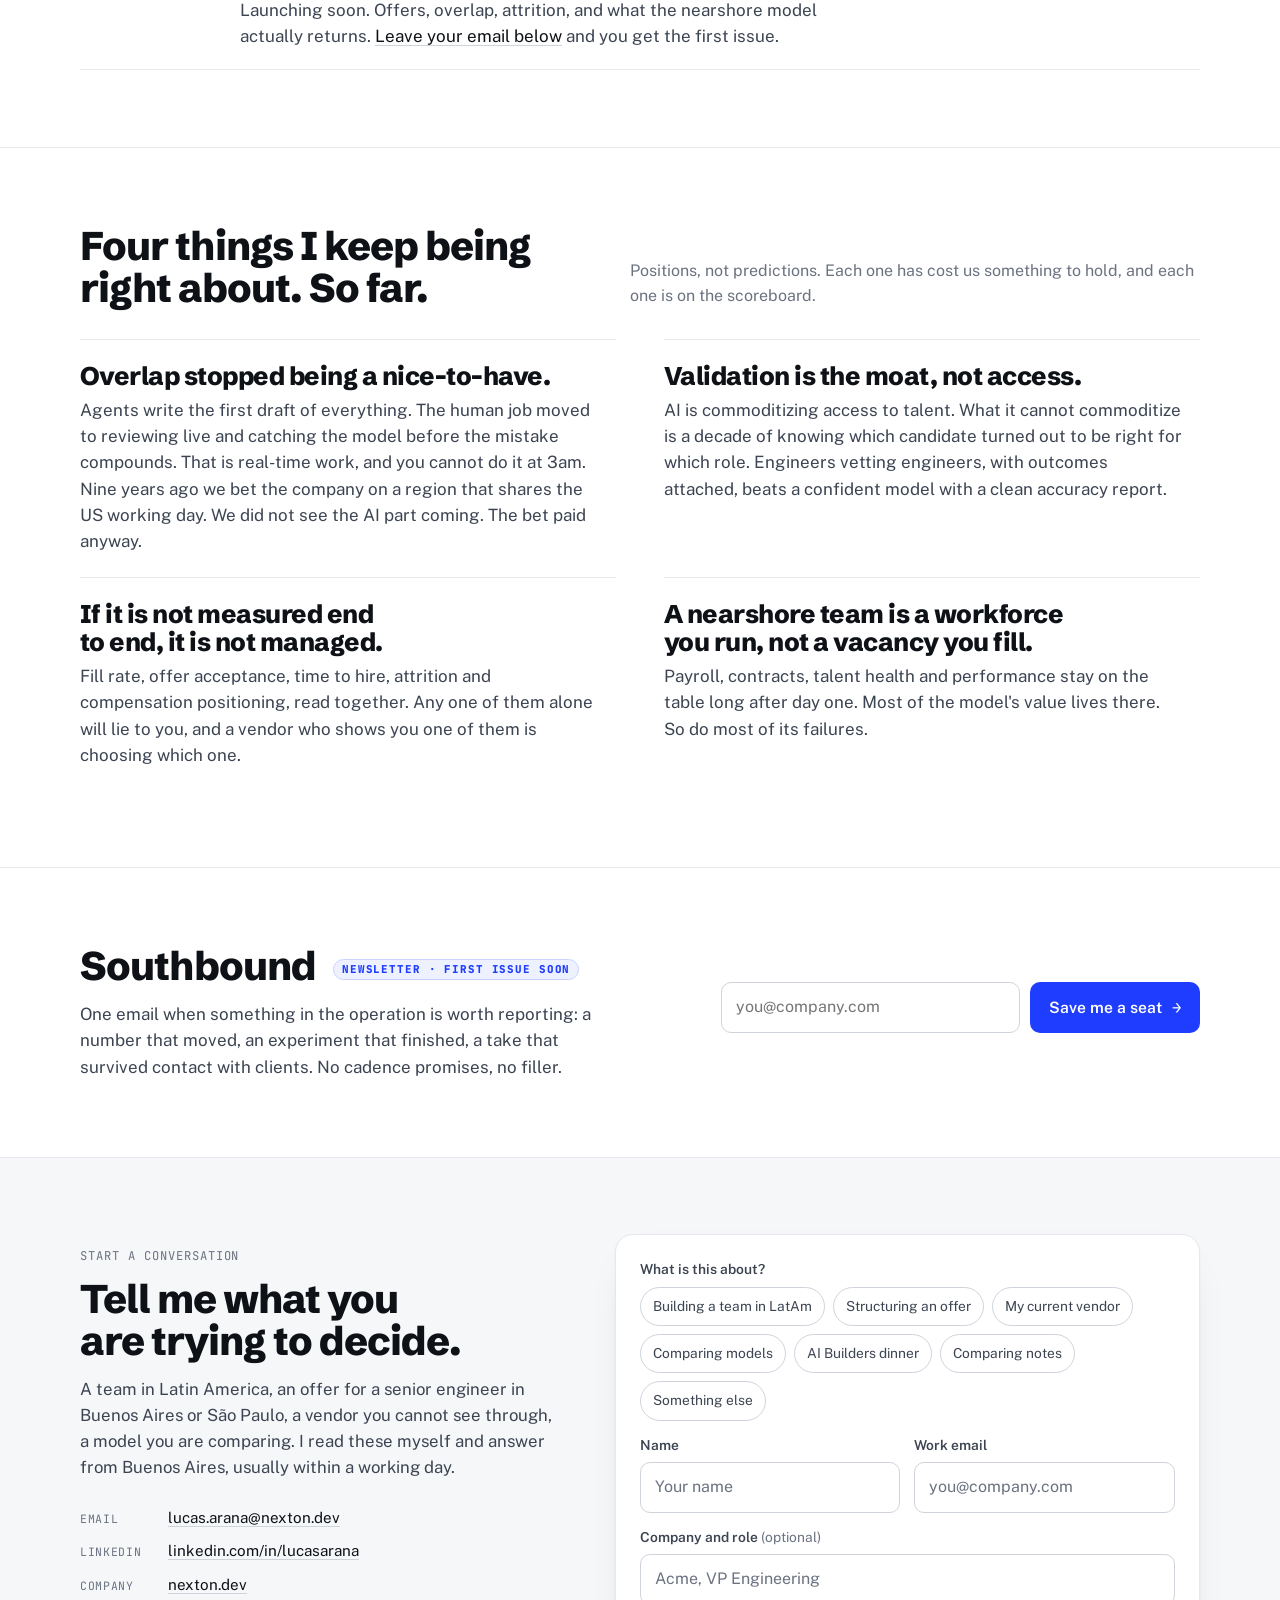
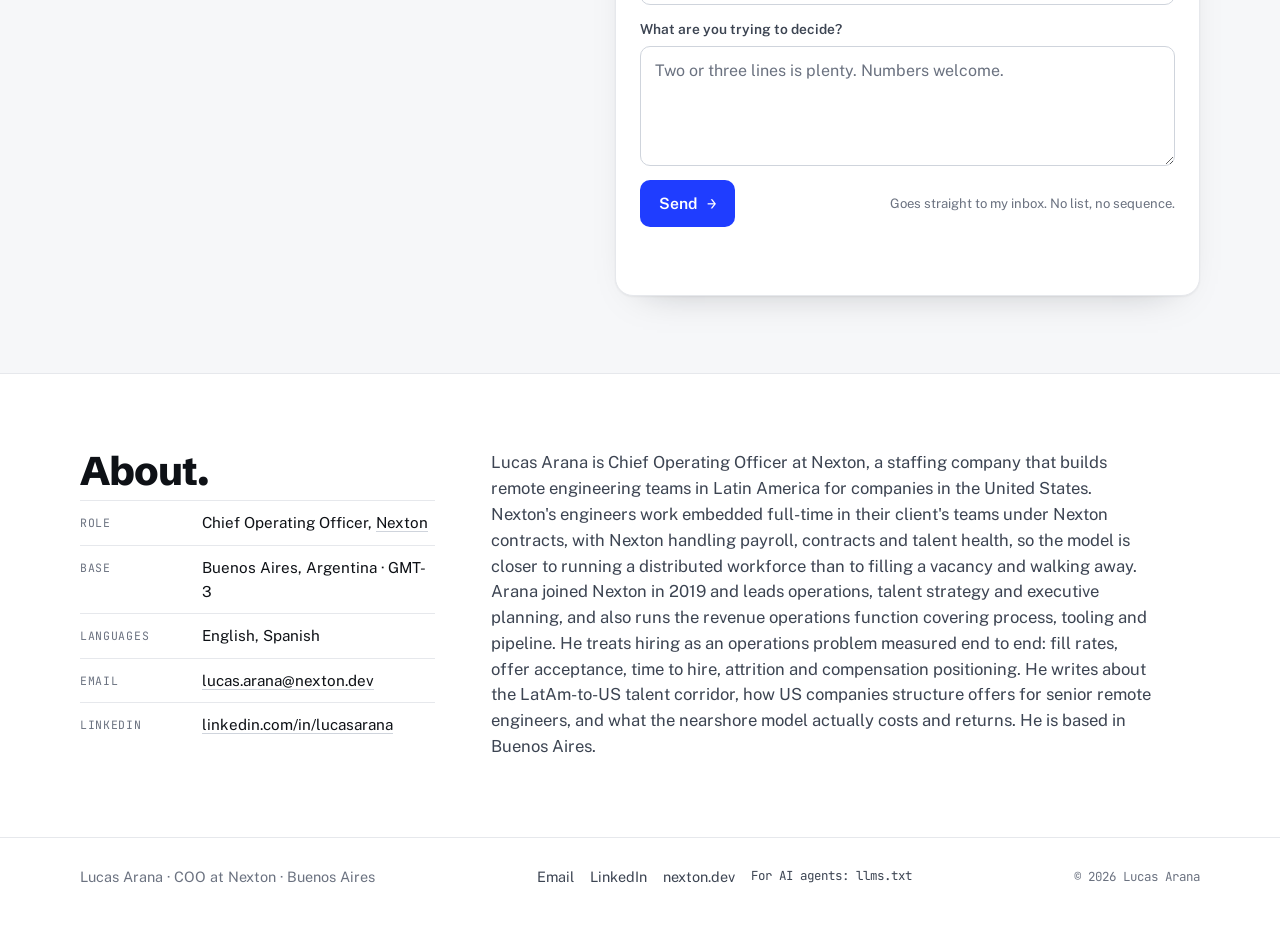
==== commit bc716a77: "Add Nexton branding, faster travel, and updated contact links" ====
--- a/writing/index.html
+++ b/writing/index.html
@@ -54,7 +54,7 @@
       },
       "url": "https://lucasarana.com/",
       "image": "https://lucasarana.com/lucas.jpg",
-      "email": "mailto:lucas@lucasarana.com",
+      "email": "mailto:lucas.arana@nexton.dev",
       "address": { "@type": "PostalAddress", "addressLocality": "Buenos Aires", "addressCountry": "AR" },
       "sameAs": [ "https://www.linkedin.com/in/lucasarana/" ],
       "knowsLanguage": [ "en", "es" ],
@@ -462,7 +462,7 @@
         <h2 class="display" id="contact-h" style="margin-top:12px">Tell me what you are trying to decide.</h2>
         <p class="lead">A team in Latin America, an offer for a senior engineer in Buenos Aires or São Paulo, a vendor you cannot see through, a model you are comparing. I read these myself and answer from Buenos Aires, usually within a working day.</p>
         <div class="alt">
-          <div><span class="k">Email</span><a href="mailto:lucas@lucasarana.com">lucas@lucasarana.com</a></div>
+          <div><span class="k">Email</span><a href="mailto:lucas.arana@nexton.dev">lucas.arana@nexton.dev</a></div>
           <div><span class="k">LinkedIn</span><a href="https://www.linkedin.com/in/lucasarana/" rel="me noopener" target="_blank">linkedin.com/in/lucasarana</a></div>
           <div><span class="k">Company</span><a href="https://nexton.dev" rel="noopener" target="_blank">nexton.dev</a></div>
         </div>
@@ -507,7 +507,7 @@
           <div class="fact"><span class="k">Role</span><span>Chief Operating Officer, <a href="https://nexton.dev" rel="noopener" target="_blank">Nexton</a></span></div>
           <div class="fact"><span class="k">Base</span><span>Buenos Aires, Argentina · GMT-3</span></div>
           <div class="fact"><span class="k">Languages</span><span>English, Spanish</span></div>
-          <div class="fact"><span class="k">Email</span><span><a href="mailto:lucas@lucasarana.com">lucas@lucasarana.com</a></span></div>
+          <div class="fact"><span class="k">Email</span><span><a href="mailto:lucas.arana@nexton.dev">lucas.arana@nexton.dev</a></span></div>
           <div class="fact"><span class="k">LinkedIn</span><span><a href="https://www.linkedin.com/in/lucasarana/" rel="me noopener" target="_blank">linkedin.com/in/lucasarana</a></span></div>
         </div>
       </div>
@@ -523,7 +523,7 @@
   <div class="wrap">
     <span>Lucas Arana · COO at Nexton · Buenos Aires</span>
     <nav aria-label="Footer">
-      <a href="mailto:lucas@lucasarana.com">Email</a>
+      <a href="mailto:lucas.arana@nexton.dev">Email</a>
       <a href="https://www.linkedin.com/in/lucasarana/" rel="me noopener" target="_blank">LinkedIn</a>
       <a href="https://nexton.dev" rel="noopener" target="_blank">nexton.dev</a>
       <a class="mono" style="font-size:.78rem" href="/llms.txt">For AI agents: llms.txt</a>
@@ -538,7 +538,7 @@
   var HS_PORTAL = '14573977';
   var HS_FORM_CONTACT = 'cecd6c65-4ec2-4d88-a863-6c22eb6ce79f';    /* guid of the "lucasarana.com > Contact" form */
   var HS_FORM_NEWSLETTER = '5f3b9fba-465d-4d12-b55a-74efa9cd57dc'; /* guid of the "lucasarana.com > Southbound" form */
-  var TO = 'lucas@lucasarana.com';
+  var TO = 'lucas.arana@nexton.dev';
 
   /* ---------- clocks ---------- */
   var WS = 9*60, WE = 18*60, BA = 'America/Argentina/Buenos_Aires';
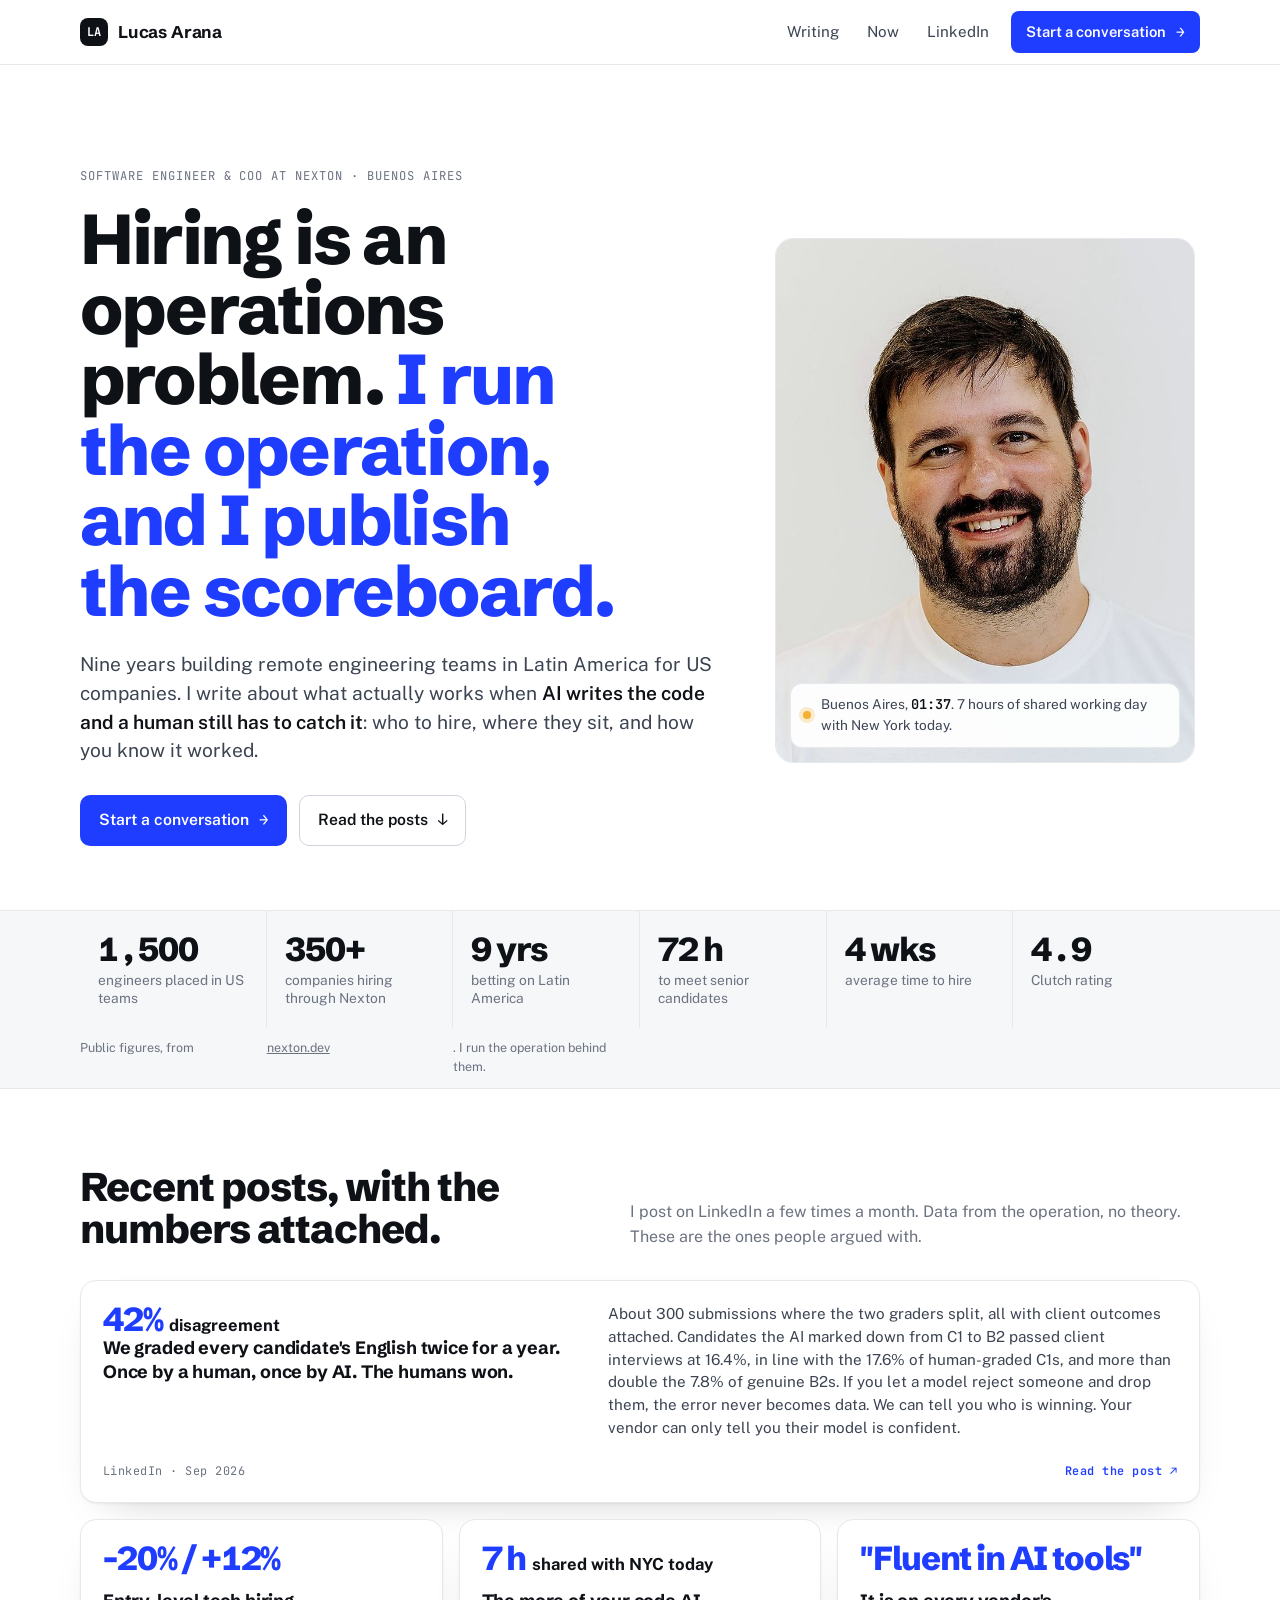
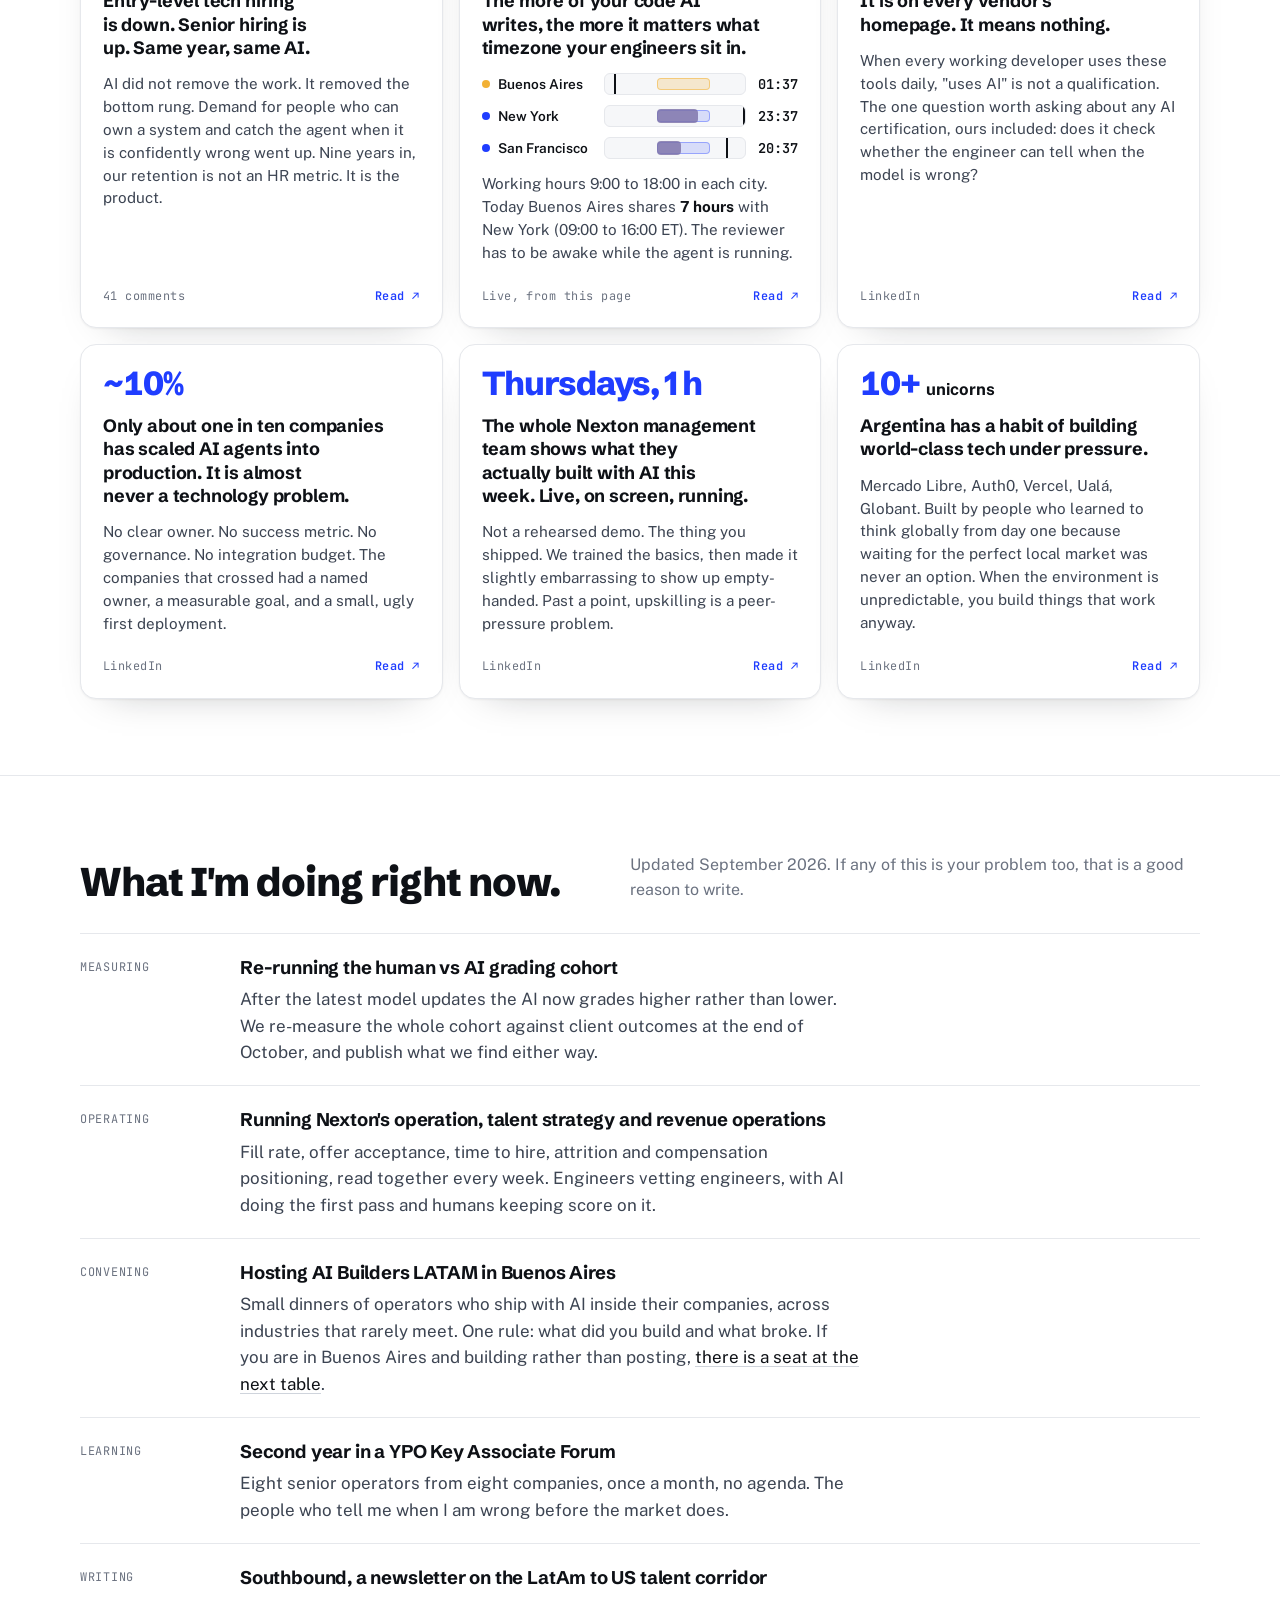
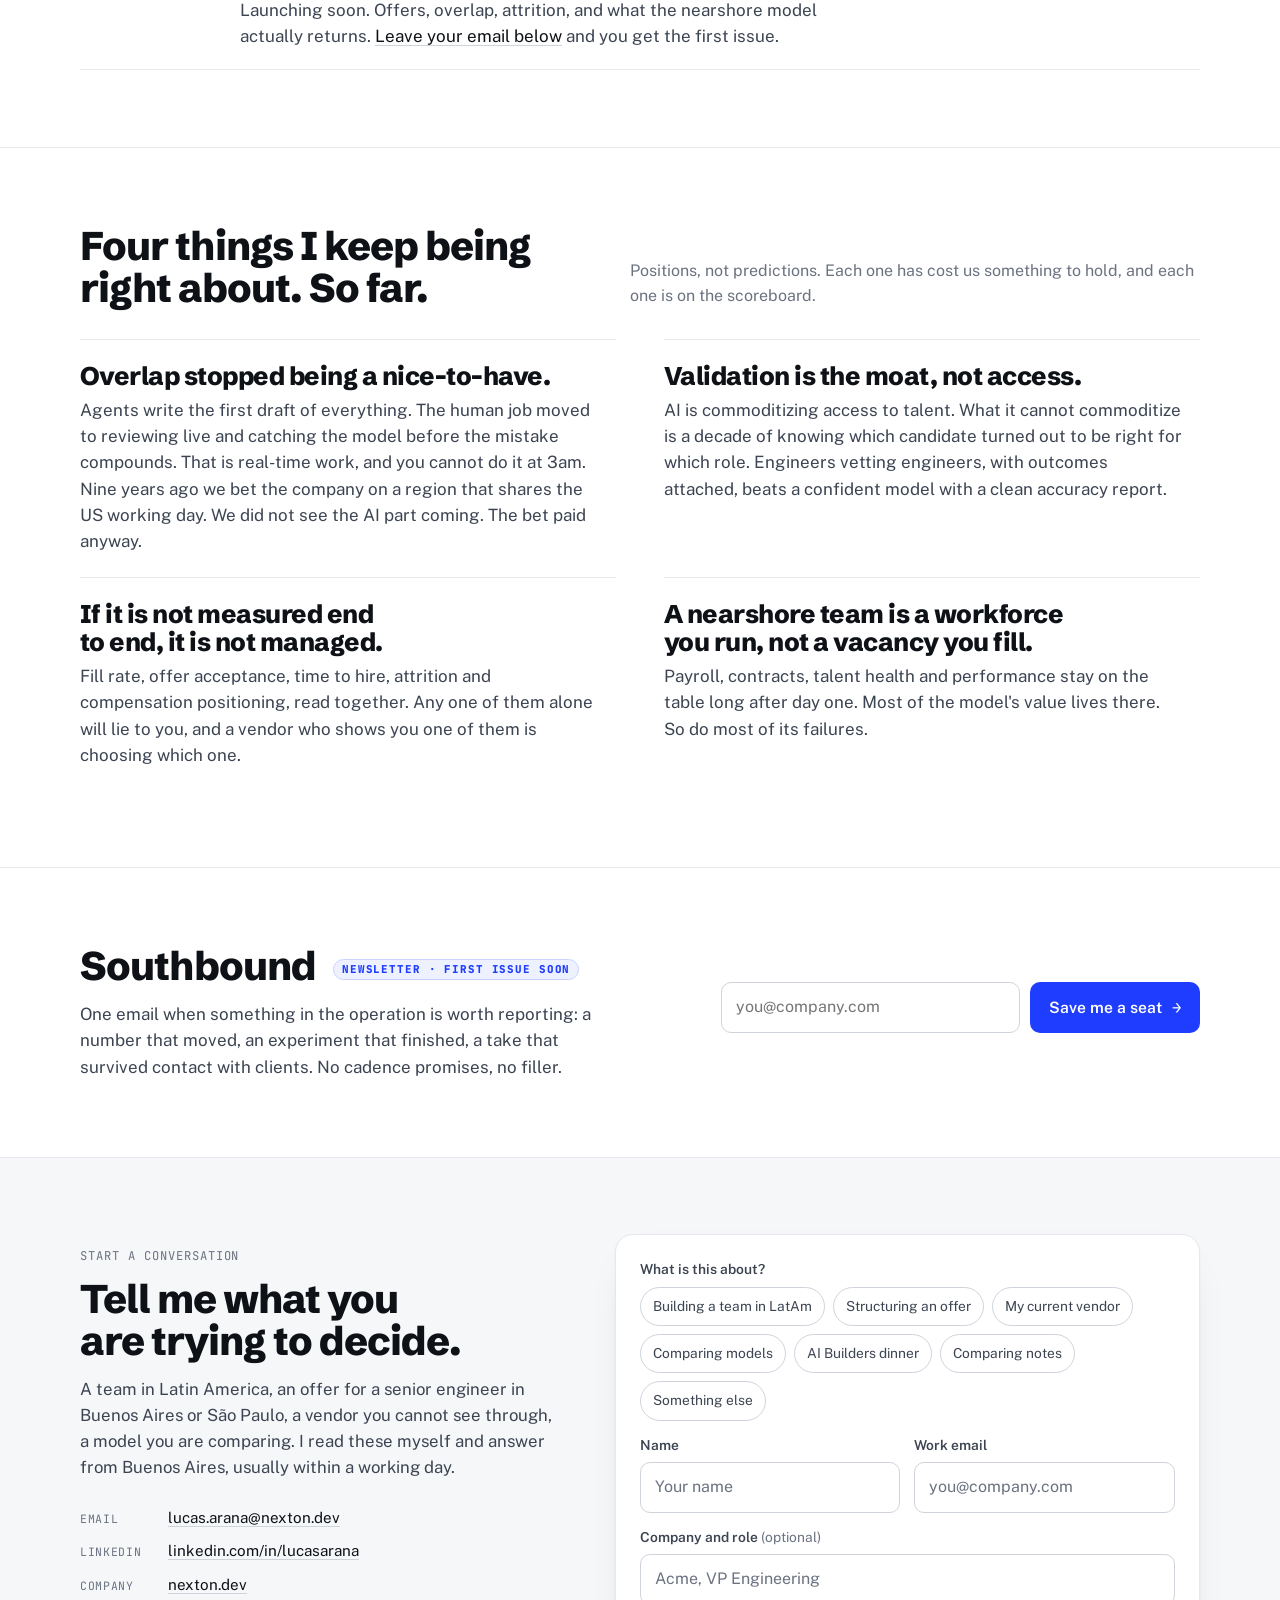
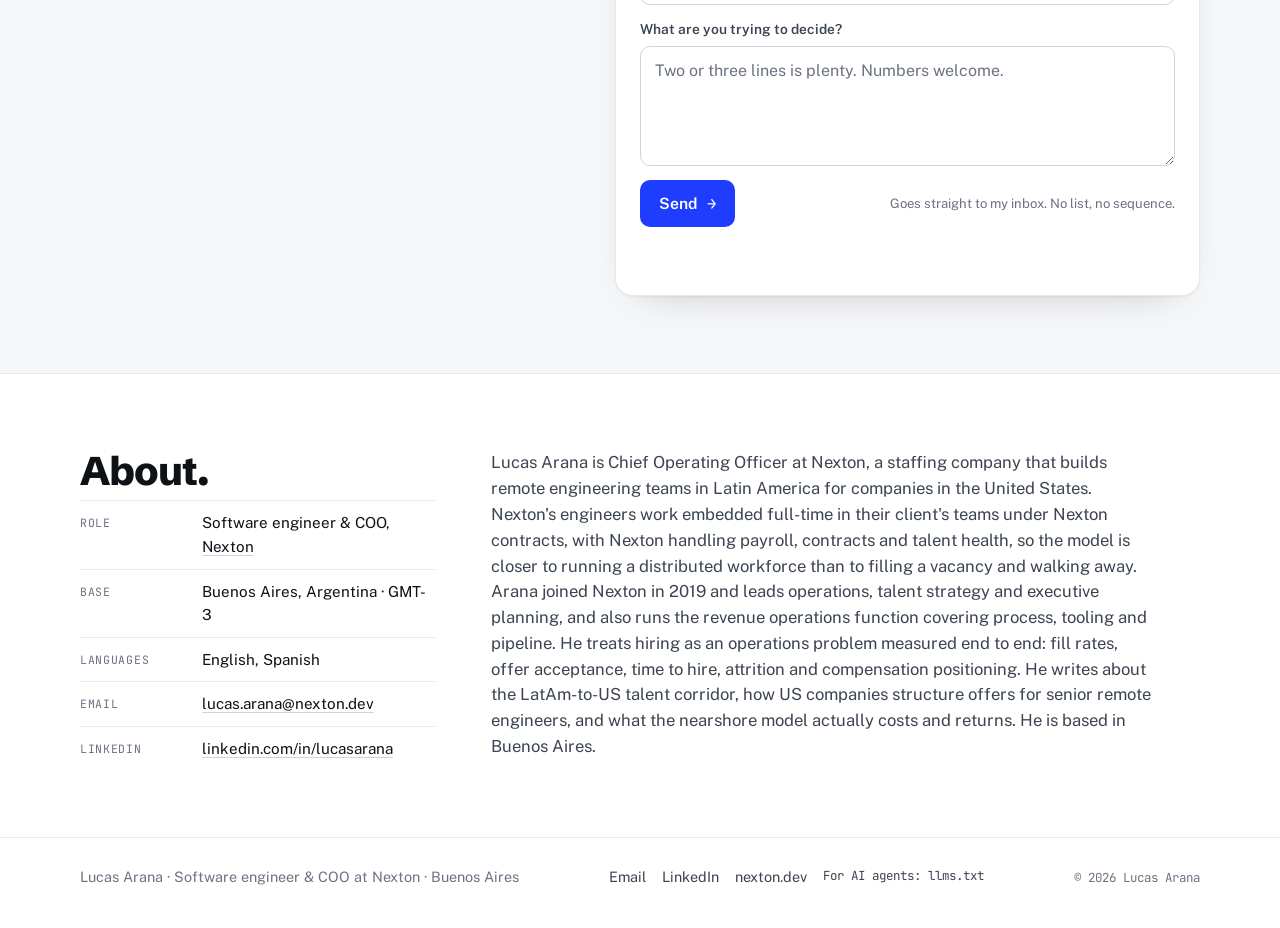
==== commit d685167f: "Remove duplicate world branding and update professional title" ====
--- a/writing/index.html
+++ b/writing/index.html
@@ -3,7 +3,7 @@
 <head>
 <meta charset="utf-8">
 <meta name="viewport" content="width=device-width, initial-scale=1, viewport-fit=cover">
-<title>Lucas Arana, COO at Nexton</title>
+<title>Lucas Arana, Software engineer & COO at Nexton</title>
 <meta name="description" content="Lucas Arana is COO at Nexton, a nearshore staffing company that builds and runs remote engineering teams in Latin America for US companies. He writes, with numbers, about hiring senior engineers when AI writes the code: timezone overlap, human vs AI screening, offer structure, and what the nearshore model actually returns.">
 <meta name="author" content="Lucas Arana">
 <meta name="robots" content="index, follow, max-image-preview:large, max-snippet:-1">
@@ -16,18 +16,18 @@
 
 <meta property="og:type" content="profile">
 <meta property="og:site_name" content="Lucas Arana">
-<meta property="og:title" content="Lucas Arana, COO at Nexton">
+<meta property="og:title" content="Lucas Arana, Software engineer & COO at Nexton">
 <meta property="og:description" content="Nine years running the operation that puts senior LatAm engineers inside US teams. Writing about hiring when AI writes the code, with the numbers attached.">
 <meta property="og:url" content="https://lucasarana.com/writing/">
 <meta property="og:image" content="https://lucasarana.com/og.jpg">
 <meta property="og:image:width" content="1200">
 <meta property="og:image:height" content="630">
-<meta property="og:image:alt" content="Lucas Arana, COO at Nexton. Buenos Aires.">
+<meta property="og:image:alt" content="Lucas Arana, Software engineer & COO at Nexton. Buenos Aires.">
 <meta property="og:locale" content="en_US">
 <meta property="profile:first_name" content="Lucas">
 <meta property="profile:last_name" content="Arana">
 <meta name="twitter:card" content="summary_large_image">
-<meta name="twitter:title" content="Lucas Arana, COO at Nexton">
+<meta name="twitter:title" content="Lucas Arana, Software engineer & COO at Nexton">
 <meta name="twitter:description" content="Nine years running the operation that puts senior LatAm engineers inside US teams. Writing about hiring when AI writes the code, with the numbers attached.">
 <meta name="twitter:image" content="https://lucasarana.com/og.jpg">
 
@@ -45,7 +45,7 @@
       "name": "Lucas Arana",
       "givenName": "Lucas",
       "familyName": "Arana",
-      "jobTitle": "Chief Operating Officer",
+      "jobTitle": "Software engineer & COO",
       "worksFor": {
         "@type": "Organization",
         "name": "Nexton",
@@ -82,7 +82,7 @@
       "@type": "ProfilePage",
       "@id": "https://lucasarana.com/#profilepage",
       "url": "https://lucasarana.com/",
-      "name": "Lucas Arana, COO at Nexton",
+      "name": "Lucas Arana, Software engineer & COO at Nexton",
       "mainEntity": { "@id": "https://lucasarana.com/#person" },
       "isPartOf": { "@id": "https://lucasarana.com/#website" },
       "dateModified": "2026-09-17"
@@ -314,7 +314,7 @@
   <section class="hero">
     <div class="wrap grid">
       <div>
-        <p class="eyebrow">COO &amp; Software Engineer at Nexton · Buenos Aires</p>
+        <p class="eyebrow">Software engineer &amp; COO at Nexton · Buenos Aires</p>
         <h1 class="display">Hiring is an operations problem. <span class="acc">I run the operation, and I publish the scoreboard.</span></h1>
         <p class="lede">Nine years building remote engineering teams in Latin America for US companies. I write about what actually works when <strong>AI writes the code and a human still has to catch it</strong>: who to hire, where they sit, and how you know it worked.</p>
         <div class="cta">
@@ -504,7 +504,7 @@
       <div>
         <h2 class="display" id="about-h">About.</h2>
         <div class="facts">
-          <div class="fact"><span class="k">Role</span><span>Chief Operating Officer, <a href="https://nexton.dev" rel="noopener" target="_blank">Nexton</a></span></div>
+          <div class="fact"><span class="k">Role</span><span>Software engineer &amp; COO, <a href="https://nexton.dev" rel="noopener" target="_blank">Nexton</a></span></div>
           <div class="fact"><span class="k">Base</span><span>Buenos Aires, Argentina · GMT-3</span></div>
           <div class="fact"><span class="k">Languages</span><span>English, Spanish</span></div>
           <div class="fact"><span class="k">Email</span><span><a href="mailto:lucas.arana@nexton.dev">lucas.arana@nexton.dev</a></span></div>
@@ -521,7 +521,7 @@
 
 <footer class="foot">
   <div class="wrap">
-    <span>Lucas Arana · COO at Nexton · Buenos Aires</span>
+    <span>Lucas Arana · Software engineer &amp; COO at Nexton · Buenos Aires</span>
     <nav aria-label="Footer">
       <a href="mailto:lucas.arana@nexton.dev">Email</a>
       <a href="https://www.linkedin.com/in/lucasarana/" rel="me noopener" target="_blank">LinkedIn</a>
